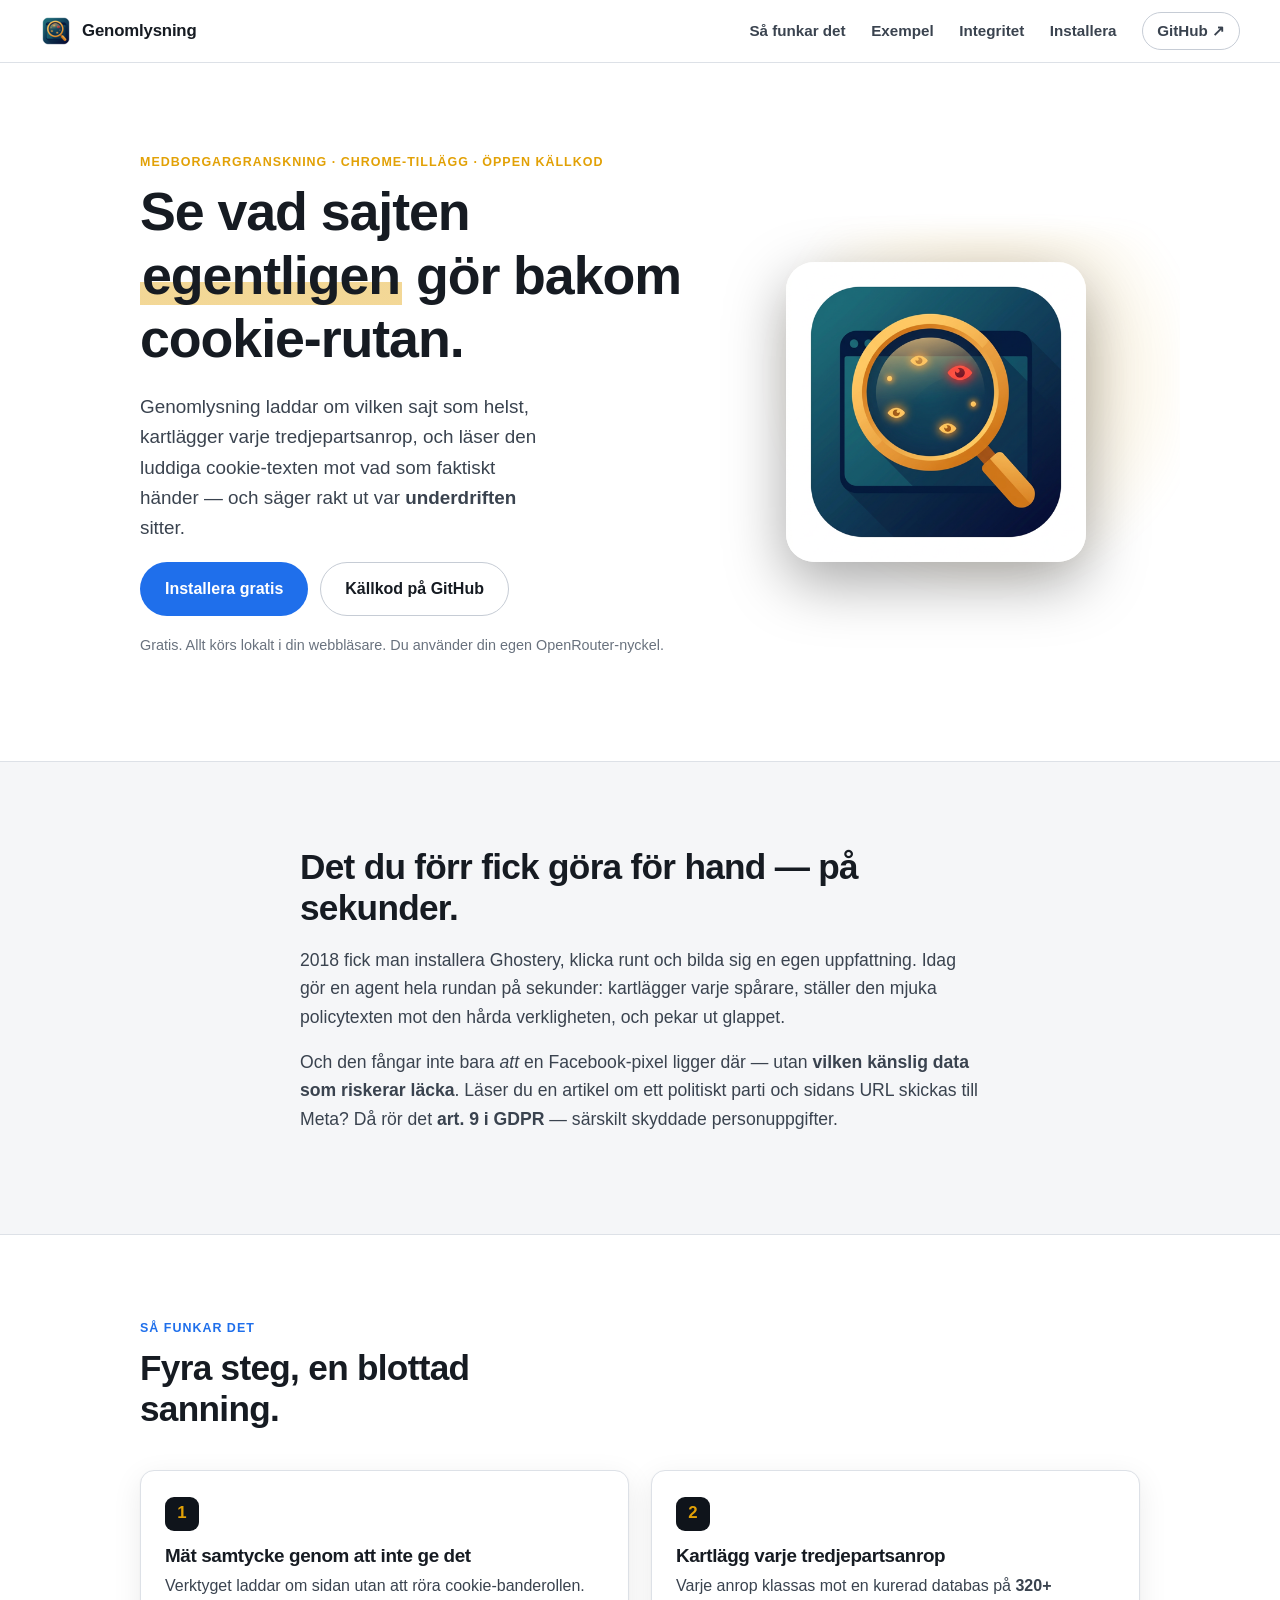
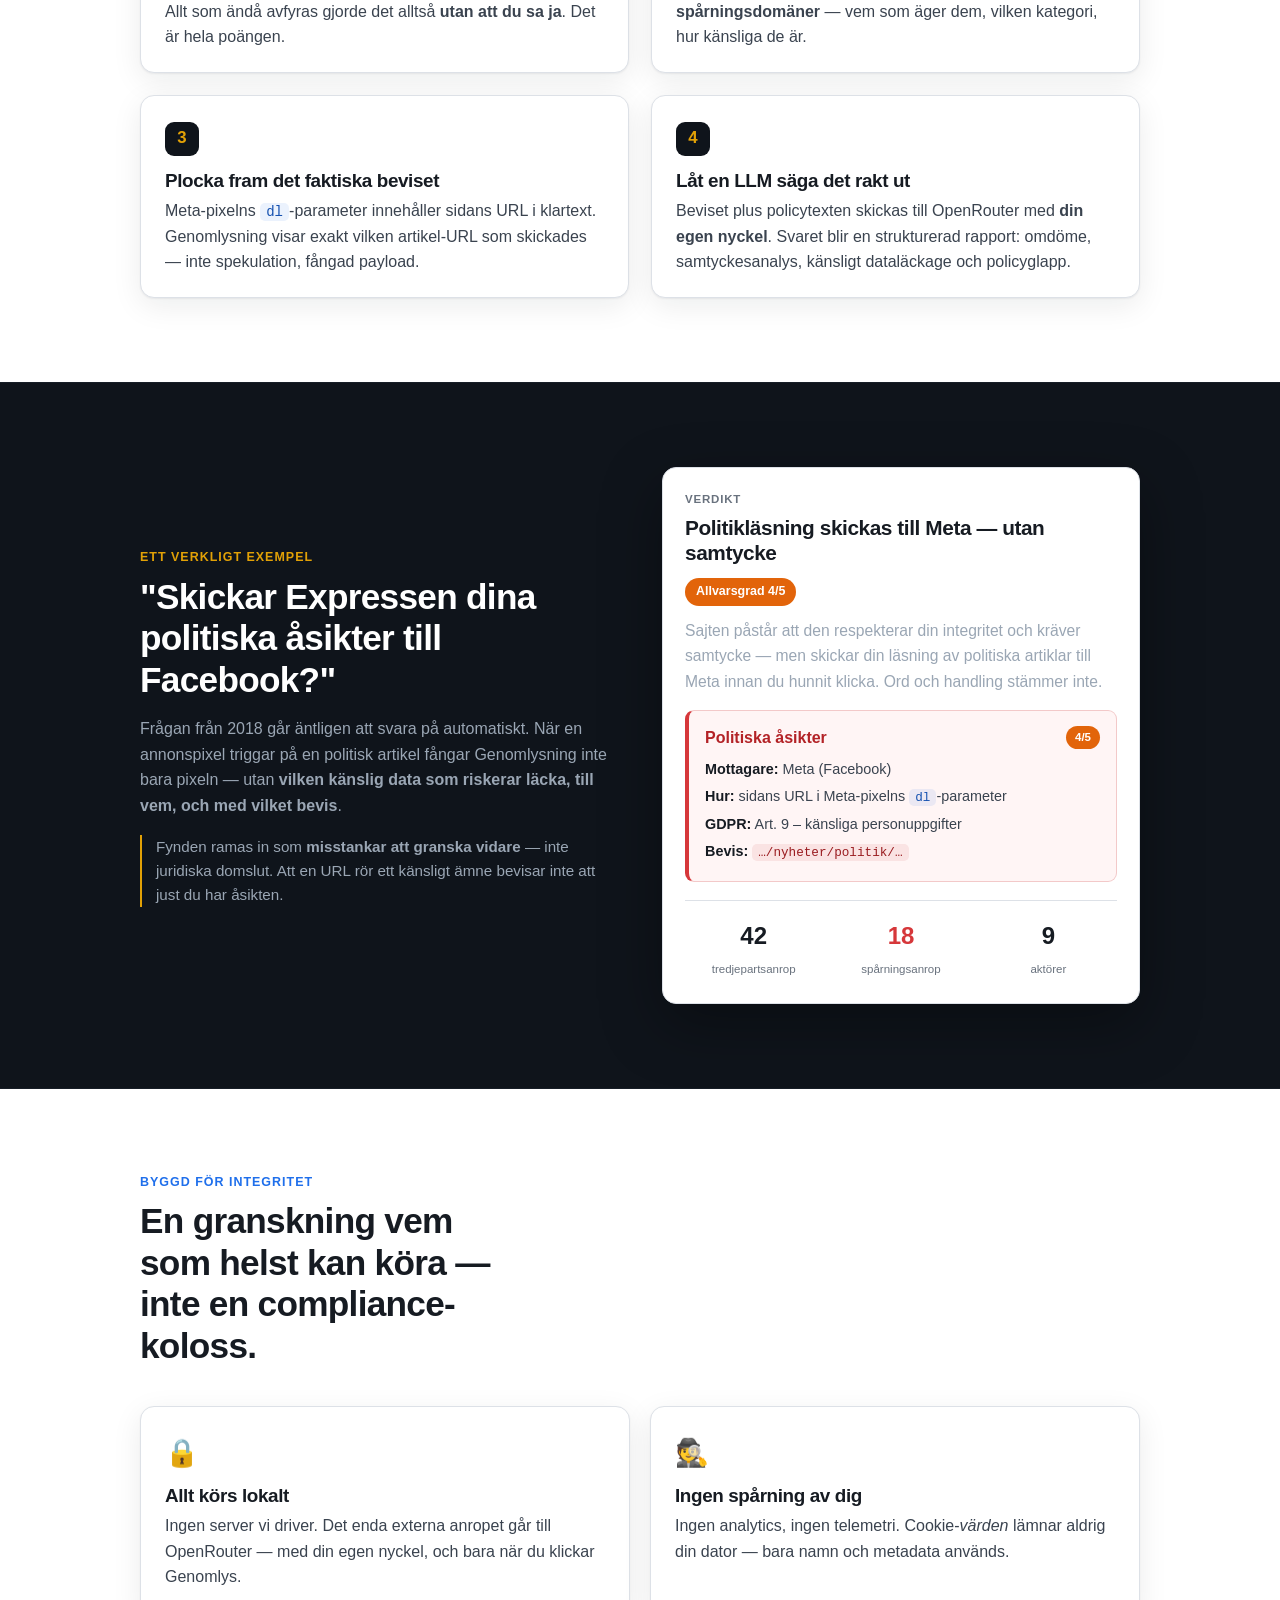
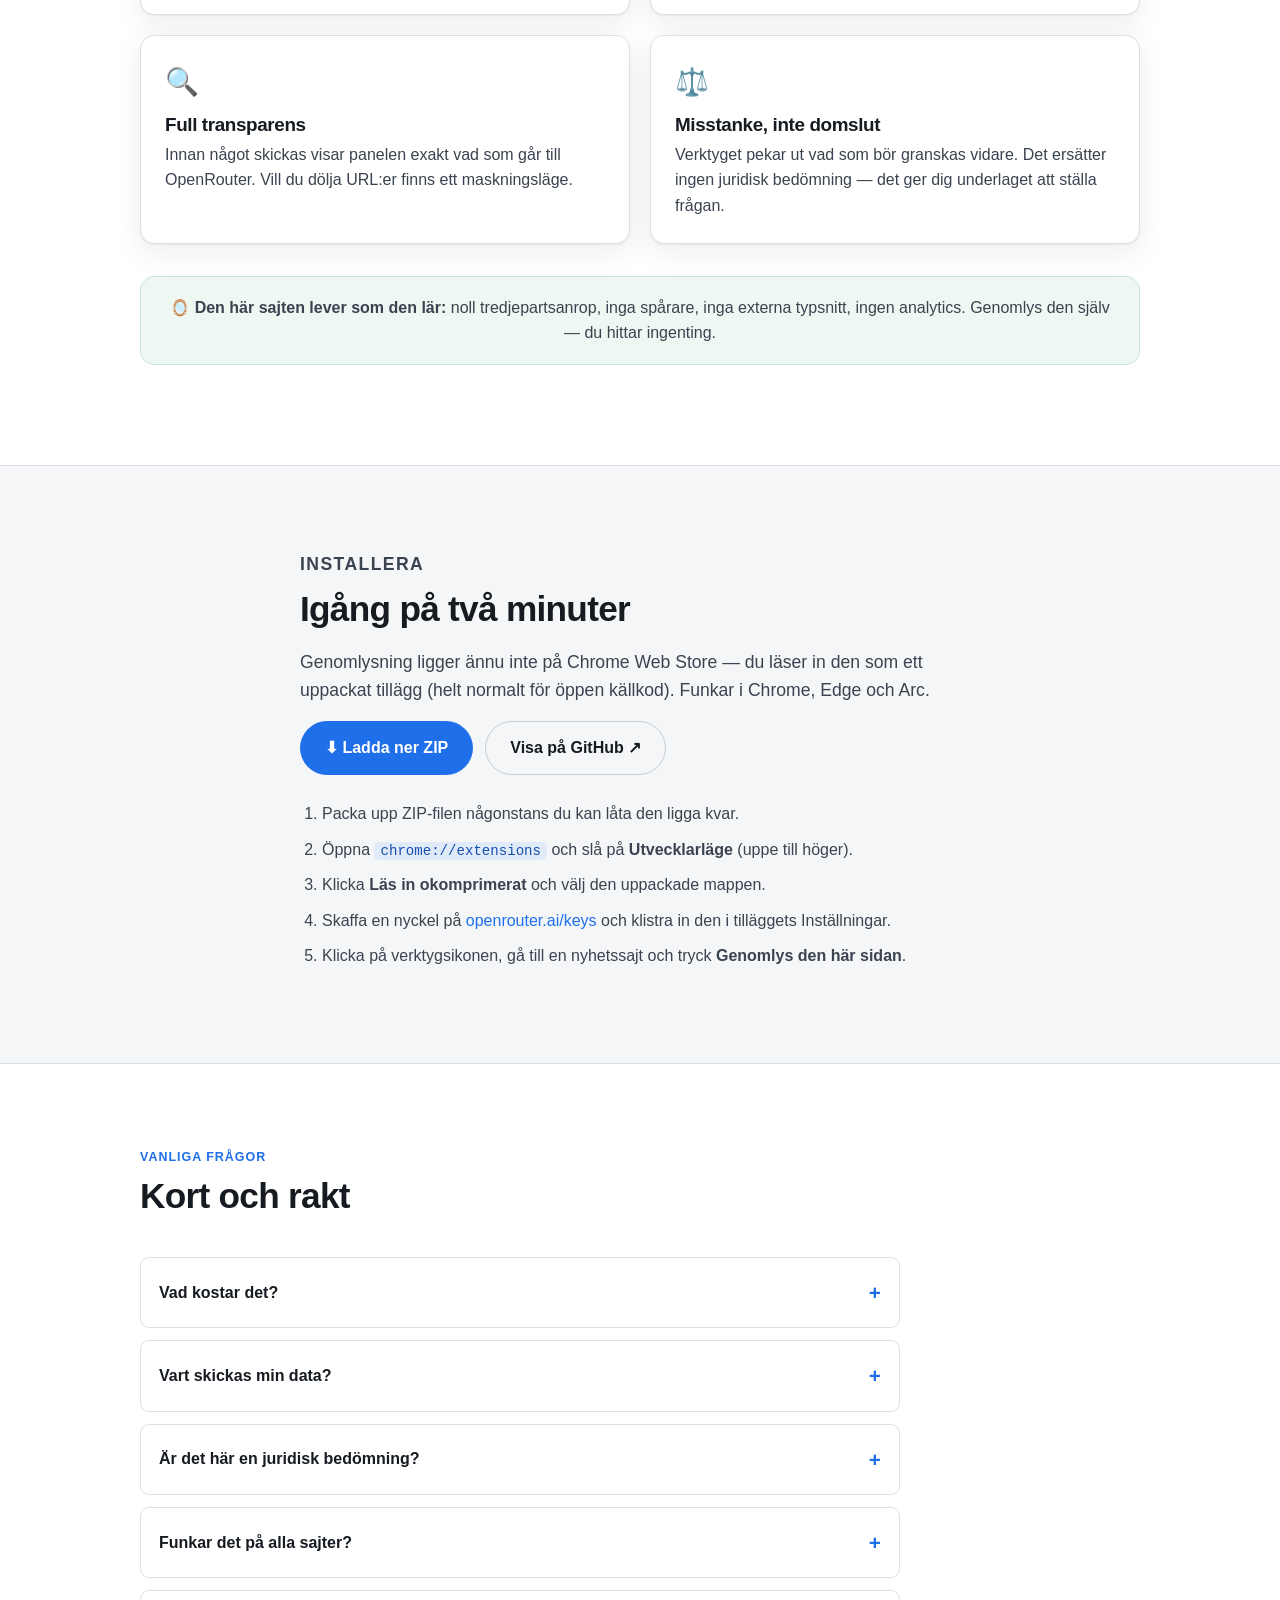
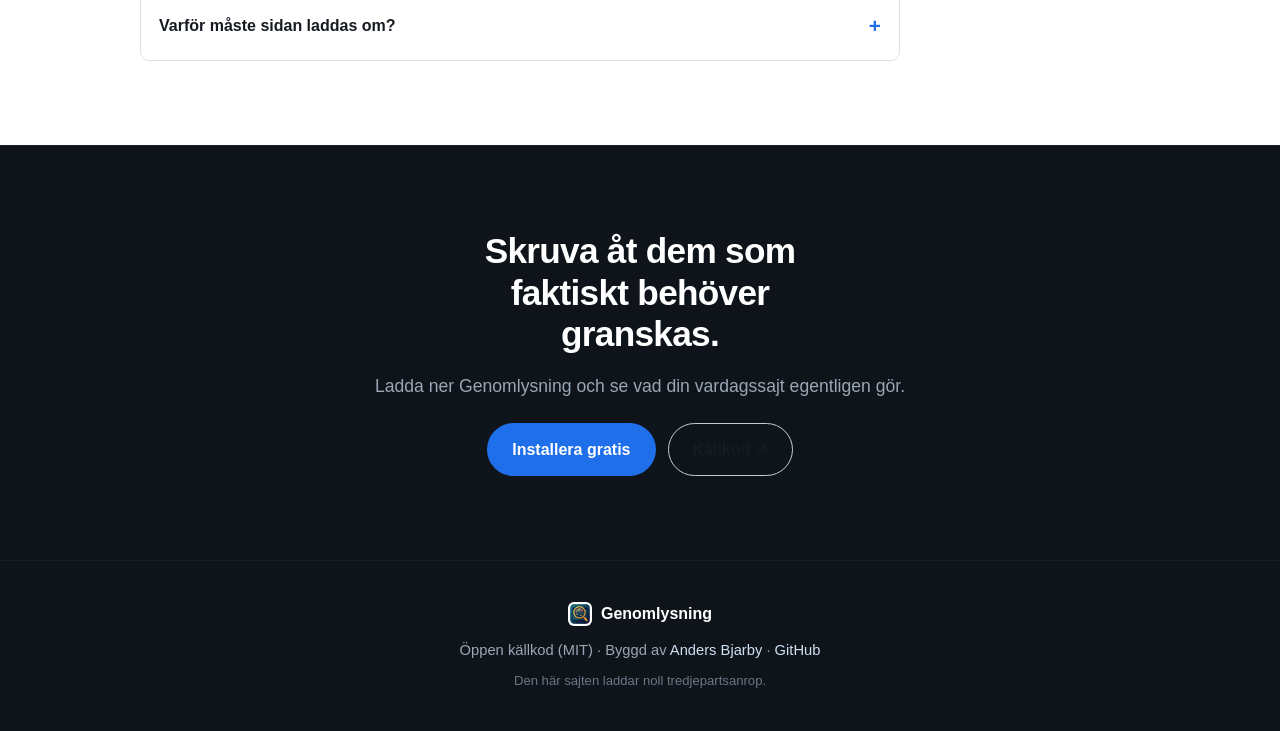
==== site/index.html @ 43d14b6a "Lägg till produktsajt (site/) Statisk produktsajt för genomlysning.bjarby.com i samma färgidentitet " ====
<!DOCTYPE html>
<html lang="sv">
<head>
  <meta charset="UTF-8" />
  <meta name="viewport" content="width=device-width, initial-scale=1.0" />
  <title>Genomlysning – se vad sajten egentligen gör bakom cookie-rutan</title>
  <meta name="description" content="Lättviktig medborgargranskning som Chrome-tillägg: kartlägg all spårning på en sajt, läs cookie-policyn mot verkligheten, och se rakt ut var underdriften sitter. Gratis, öppen källkod, allt körs lokalt." />
  <meta name="theme-color" content="#0f141b" />
  <link rel="icon" type="image/png" href="favicon.png" />

  <!-- Open Graph -->
  <meta property="og:type" content="website" />
  <meta property="og:title" content="Genomlysning – granska sajters spårning på sekunder" />
  <meta property="og:description" content="Kartlägg varje tredjepartsanrop, läs cookie-policyn mot verkligheten, och se var underdriften sitter. Allt lokalt, din egen nyckel, öppen källkod." />
  <meta property="og:image" content="genomlysning-512.png" />
  <meta property="og:url" content="https://genomlysning.bjarby.com/" />
  <meta name="twitter:card" content="summary" />

  <link rel="stylesheet" href="styles.css" />
</head>
<body>
  <a class="skip-link" href="#main">Hoppa till innehåll</a>

  <header class="site-header" id="top">
    <a class="brand" href="#top" aria-label="Genomlysning – till toppen">
      <img src="favicon.png" alt="" width="32" height="32" class="brand-mark" />
      <span class="brand-name">Genomlysning</span>
    </a>
    <nav class="site-nav" aria-label="Huvudmeny">
      <a href="#sa-funkar">Så funkar det</a>
      <a href="#exempel">Exempel</a>
      <a href="#integritet">Integritet</a>
      <a href="#installera">Installera</a>
      <a class="nav-gh" href="https://github.com/fltman/genomlysning" rel="noopener">GitHub ↗</a>
    </nav>
  </header>

  <main id="main">

    <!-- ── HERO ─────────────────────────────────────────────────────── -->
    <section class="hero">
      <div class="hero-text">
        <p class="eyebrow">Medborgargranskning · Chrome-tillägg · Öppen källkod</p>
        <h1>Se vad sajten <span class="hl">egentligen</span> gör bakom cookie-rutan.</h1>
        <p class="lede">
          Genomlysning laddar om vilken sajt som helst, kartlägger varje tredjepartsanrop,
          och läser den luddiga cookie-texten mot vad som faktiskt händer — och säger rakt
          ut var <strong>underdriften</strong> sitter.
        </p>
        <div class="cta-row">
          <a class="btn btn-primary" href="#installera">Installera gratis</a>
          <a class="btn btn-ghost" href="https://github.com/fltman/genomlysning" rel="noopener">Källkod på GitHub</a>
        </div>
        <p class="hero-foot">
          Gratis. Allt körs lokalt i din webbläsare. Du använder din egen OpenRouter-nyckel.
        </p>
      </div>
      <div class="hero-visual" aria-hidden="true">
        <img src="genomlysning-512.png" alt="" width="300" height="300" class="hero-logo" />
        <div class="hero-glow"></div>
      </div>
    </section>

    <!-- ── STORY / VISION ───────────────────────────────────────────── -->
    <section class="band">
      <div class="band-inner narrow">
        <h2>Det du förr fick göra för hand — på sekunder.</h2>
        <p>
          2018 fick man installera Ghostery, klicka runt och bilda sig en egen uppfattning.
          Idag gör en agent hela rundan på sekunder: kartlägger varje spårare, ställer den
          mjuka policytexten mot den hårda verkligheten, och pekar ut glappet.
        </p>
        <p>
          Och den fångar inte bara <em>att</em> en Facebook-pixel ligger där — utan
          <strong>vilken känslig data som riskerar läcka</strong>. Läser du en artikel om
          ett politiskt parti och sidans URL skickas till Meta? Då rör det
          <strong>art. 9 i GDPR</strong> — särskilt skyddade personuppgifter.
        </p>
      </div>
    </section>

    <!-- ── SÅ FUNKAR DET ────────────────────────────────────────────── -->
    <section id="sa-funkar" class="section">
      <div class="section-head">
        <p class="eyebrow">Så funkar det</p>
        <h2>Fyra steg, en blottad sanning.</h2>
      </div>
      <ol class="steps">
        <li class="step">
          <span class="step-num">1</span>
          <h3>Mät samtycke genom att inte ge det</h3>
          <p>
            Verktyget laddar om sidan utan att röra cookie-banderollen. Allt som ändå
            avfyras gjorde det alltså <strong>utan att du sa ja</strong>. Det är hela poängen.
          </p>
        </li>
        <li class="step">
          <span class="step-num">2</span>
          <h3>Kartlägg varje tredjepartsanrop</h3>
          <p>
            Varje anrop klassas mot en kurerad databas på
            <strong>320+ spårningsdomäner</strong> — vem som äger dem, vilken kategori,
            hur känsliga de är.
          </p>
        </li>
        <li class="step">
          <span class="step-num">3</span>
          <h3>Plocka fram det faktiska beviset</h3>
          <p>
            Meta-pixelns <code>dl</code>-parameter innehåller sidans URL i klartext.
            Genomlysning visar exakt vilken artikel-URL som skickades — inte spekulation,
            fångad payload.
          </p>
        </li>
        <li class="step">
          <span class="step-num">4</span>
          <h3>Låt en LLM säga det rakt ut</h3>
          <p>
            Beviset plus policytexten skickas till OpenRouter med <strong>din egen
            nyckel</strong>. Svaret blir en strukturerad rapport: omdöme, samtyckesanalys,
            känsligt dataläckage och policyglapp.
          </p>
        </li>
      </ol>
    </section>

    <!-- ── EXEMPEL / SHOWCASE ───────────────────────────────────────── -->
    <section id="exempel" class="band band-dark">
      <div class="band-inner">
        <div class="showcase">
          <div class="showcase-text">
            <p class="eyebrow">Ett verkligt exempel</p>
            <h2>"Skickar Expressen dina politiska åsikter till Facebook?"</h2>
            <p>
              Frågan från 2018 går äntligen att svara på automatiskt. När en
              annonspixel triggar på en politisk artikel fångar Genomlysning inte bara
              pixeln — utan <strong>vilken känslig data som riskerar läcka, till vem, och
              med vilket bevis</strong>.
            </p>
            <p class="muted-note">
              Fynden ramas in som <strong>misstankar att granska vidare</strong> — inte
              juridiska domslut. Att en URL rör ett känsligt ämne bevisar inte att just
              du har åsikten.
            </p>
          </div>

          <!-- Live HTML-mockup av en rapport, i samma stil som tillägget -->
          <div class="report-card" role="img" aria-label="Exempel på en genomlysningsrapport">
            <div class="rc-eyebrow">Verdikt</div>
            <h3 class="rc-headline">Politikläsning skickas till Meta — utan samtycke</h3>
            <span class="rc-badge sev-4">Allvarsgrad 4/5</span>
            <p class="rc-blunt">
              Sajten påstår att den respekterar din integritet och kräver samtycke — men
              skickar din läsning av politiska artiklar till Meta innan du hunnit klicka.
              Ord och handling stämmer inte.
            </p>

            <div class="rc-leak">
              <div class="rc-leak-head">
                <span class="rc-leak-cat">Politiska åsikter</span>
                <span class="rc-badge sev-4 small">4/5</span>
              </div>
              <p><span class="rc-label">Mottagare:</span> Meta (Facebook)</p>
              <p><span class="rc-label">Hur:</span> sidans URL i Meta-pixelns <code>dl</code>-parameter</p>
              <p><span class="rc-label">GDPR:</span> Art. 9 – känsliga personuppgifter</p>
              <p class="rc-evidence"><span class="rc-label">Bevis:</span> <code>…/nyheter/politik/…</code></p>
            </div>

            <div class="rc-stats">
              <div><b>42</b><span>tredjepartsanrop</span></div>
              <div><b class="hot">18</b><span>spårningsanrop</span></div>
              <div><b>9</b><span>aktörer</span></div>
            </div>
          </div>
        </div>
      </div>
    </section>

    <!-- ── INTEGRITET ───────────────────────────────────────────────── -->
    <section id="integritet" class="section">
      <div class="section-head">
        <p class="eyebrow">Byggd för integritet</p>
        <h2>En granskning vem som helst kan köra — inte en compliance-koloss.</h2>
      </div>
      <div class="cards">
        <div class="card">
          <div class="card-ic">🔒</div>
          <h3>Allt körs lokalt</h3>
          <p>Ingen server vi driver. Det enda externa anropet går till OpenRouter — med din egen nyckel, och bara när du klickar Genomlys.</p>
        </div>
        <div class="card">
          <div class="card-ic">🕵️</div>
          <h3>Ingen spårning av dig</h3>
          <p>Ingen analytics, ingen telemetri. Cookie-<em>värden</em> lämnar aldrig din dator — bara namn och metadata används.</p>
        </div>
        <div class="card">
          <div class="card-ic">🔍</div>
          <h3>Full transparens</h3>
          <p>Innan något skickas visar panelen exakt vad som går till OpenRouter. Vill du dölja URL:er finns ett maskningsläge.</p>
        </div>
        <div class="card">
          <div class="card-ic">⚖️</div>
          <h3>Misstanke, inte domslut</h3>
          <p>Verktyget pekar ut vad som bör granskas vidare. Det ersätter ingen juridisk bedömning — det ger dig underlaget att ställa frågan.</p>
        </div>
      </div>

      <p class="self-audit">
        🪞 <strong>Den här sajten lever som den lär:</strong> noll tredjepartsanrop, inga
        spårare, inga externa typsnitt, ingen analytics. Genomlys den själv — du hittar ingenting.
      </p>
    </section>

    <!-- ── INSTALLERA ───────────────────────────────────────────────── -->
    <section id="installera" class="band">
      <div class="band-inner narrow">
        <p class="eyebrow">Installera</p>
        <h2>Igång på två minuter</h2>
        <p class="install-note">
          Genomlysning ligger ännu inte på Chrome Web Store — du läser in den som ett
          uppackat tillägg (helt normalt för öppen källkod). Funkar i Chrome, Edge och Arc.
        </p>

        <div class="cta-row">
          <a class="btn btn-primary" href="https://github.com/fltman/genomlysning/archive/refs/heads/main.zip" rel="noopener">⬇ Ladda ner ZIP</a>
          <a class="btn btn-ghost" href="https://github.com/fltman/genomlysning" rel="noopener">Visa på GitHub ↗</a>
        </div>

        <ol class="install-steps">
          <li>Packa upp ZIP-filen någonstans du kan låta den ligga kvar.</li>
          <li>Öppna <code>chrome://extensions</code> och slå på <strong>Utvecklarläge</strong> (uppe till höger).</li>
          <li>Klicka <strong>Läs in okomprimerat</strong> och välj den uppackade mappen.</li>
          <li>Skaffa en nyckel på <a href="https://openrouter.ai/keys" rel="noopener">openrouter.ai/keys</a> och klistra in den i tilläggets Inställningar.</li>
          <li>Klicka på verktygsikonen, gå till en nyhetssajt och tryck <strong>Genomlys den här sidan</strong>.</li>
        </ol>
      </div>
    </section>

    <!-- ── FAQ ──────────────────────────────────────────────────────── -->
    <section class="section">
      <div class="section-head">
        <p class="eyebrow">Vanliga frågor</p>
        <h2>Kort och rakt</h2>
      </div>
      <div class="faq">
        <details>
          <summary>Vad kostar det?</summary>
          <p>Tillägget är gratis och öppen källkod (MIT). Du betalar bara OpenRouters egna,
            små kostnader för analyserna — via din egen nyckel. En granskning kostar typiskt
            några ören.</p>
        </details>
        <details>
          <summary>Vart skickas min data?</summary>
          <p>Ingenstans, förutom ett enda anrop till OpenRouter med din egen nyckel när du
            klickar Genomlys. Det innehåller bevisen vi samlat (spårardomäner, beacon-parametrar,
            policytext) — aldrig dina cookie-värden. Vi har ingen server och spårar dig inte.</p>
        </details>
        <details>
          <summary>Är det här en juridisk bedömning?</summary>
          <p>Nej. Genomlysning pekar ut <strong>misstankar att granska vidare</strong>. Att en
            sid-URL rör ett känsligt ämne bevisar inte att just du har egenskapen. Använd det som
            underlag — inte som dom.</p>
        </details>
        <details>
          <summary>Funkar det på alla sajter?</summary>
          <p>På de allra flesta. Interna webbläsarsidor (chrome://), tomma flikar och vissa
            låsta sidor går inte att granska. Genomlysningen gäller den sida du står på, inte hela sajten.</p>
        </details>
        <details>
          <summary>Varför måste sidan laddas om?</summary>
          <p>För att kunna mäta vad som händer <em>innan</em> du ger samtycke. Genom att ladda om
            utan att klicka i cookie-rutan ser vi exakt vilka spårare som avfyras ändå.</p>
        </details>
      </div>
    </section>

    <!-- ── SLUT-CTA ─────────────────────────────────────────────────── -->
    <section class="band band-dark final-cta">
      <div class="band-inner narrow center">
        <h2>Skruva åt dem som faktiskt behöver granskas.</h2>
        <p>Ladda ner Genomlysning och se vad din vardagssajt egentligen gör.</p>
        <div class="cta-row center">
          <a class="btn btn-primary" href="#installera">Installera gratis</a>
          <a class="btn btn-ghost" href="https://github.com/fltman/genomlysning" rel="noopener">Källkod ↗</a>
        </div>
      </div>
    </section>

  </main>

  <footer class="site-footer">
    <div class="footer-inner">
      <div class="footer-brand">
        <img src="favicon.png" alt="" width="24" height="24" />
        <span>Genomlysning</span>
      </div>
      <p class="footer-meta">
        Öppen källkod (MIT) · Byggd av <a href="https://bjarby.com" rel="noopener">Anders Bjarby</a> ·
        <a href="https://github.com/fltman/genomlysning" rel="noopener">GitHub</a>
      </p>
      <p class="footer-note">Den här sajten laddar noll tredjepartsanrop.</p>
    </div>
  </footer>

  <script src="main.js" defer></script>
</body>
</html>
---- site/styles.css ----
/* Genomlysning – produktsajt. Inga externa typsnitt eller resurser. */

:root {
  --bg: #0f141b;
  --bg-2: #141b25;
  --panel: #f5f6f8;
  --surface: #ffffff;
  --ink: #161b22;
  --ink-soft: #3a434f;
  --muted: #69727e;
  --muted-dark: #9aa6b4;
  --line: #dde1e7;
  --line-strong: #c6ccd5;
  --accent: #1f6feb;
  --accent-hover: #195bc4;
  --amber: #e2a106;
  --red: #d6373a;
  --green: #1a8a4f;
  --radius: 14px;
  --radius-sm: 9px;
  --shadow: 0 1px 2px rgba(16, 22, 30, 0.06), 0 8px 30px rgba(16, 22, 30, 0.08);
  --shadow-lg: 0 20px 60px rgba(0, 0, 0, 0.35);
  --maxw: 1080px;
  --font: -apple-system, BlinkMacSystemFont, "Segoe UI", Roboto, Helvetica, Arial,
    "Apple Color Emoji", "Segoe UI Emoji", sans-serif;
}

* { box-sizing: border-box; }

html { scroll-behavior: smooth; }

body {
  margin: 0;
  font-family: var(--font);
  color: var(--ink);
  background: var(--surface);
  line-height: 1.6;
  -webkit-font-smoothing: antialiased;
}

a { color: var(--accent); text-decoration: none; }
a:hover { text-decoration: underline; }
code {
  font-family: ui-monospace, SFMono-Regular, "SF Mono", Menlo, Consolas, monospace;
  font-size: 0.88em;
  background: rgba(31, 111, 235, 0.09);
  color: #1551b0;
  padding: 1px 6px;
  border-radius: 5px;
}

h1, h2, h3 { line-height: 1.18; letter-spacing: -0.02em; margin: 0 0 0.4em; }
h1 { font-size: clamp(2rem, 4.2vw, 3.4rem); font-weight: 800; }
h2 { font-size: clamp(1.5rem, 2.8vw, 2.2rem); font-weight: 800; }
h3 { font-size: 1.18rem; font-weight: 700; }

.skip-link {
  position: absolute; left: -999px; top: 0;
  background: var(--accent); color: #fff; padding: 10px 16px; border-radius: 0 0 8px 0; z-index: 100;
}
.skip-link:focus { left: 0; }

.eyebrow {
  text-transform: uppercase;
  letter-spacing: 0.08em;
  font-size: 0.78rem;
  font-weight: 700;
  color: var(--accent);
  margin: 0 0 0.6em;
}

/* ── Header ───────────────────────────────────────────────────────────── */
.site-header {
  position: sticky; top: 0; z-index: 50;
  display: flex; align-items: center; justify-content: space-between;
  gap: 16px;
  padding: 12px clamp(16px, 4vw, 40px);
  background: rgba(255, 255, 255, 0.82);
  backdrop-filter: saturate(160%) blur(12px);
  border-bottom: 1px solid var(--line);
}
.brand { display: flex; align-items: center; gap: 10px; color: var(--ink); font-weight: 800; }
.brand:hover { text-decoration: none; }
.brand-mark { border-radius: 7px; }
.brand-name { font-size: 1.05rem; letter-spacing: -0.01em; }
.site-nav { display: flex; align-items: center; gap: clamp(10px, 2vw, 26px); }
.site-nav a { color: var(--ink-soft); font-weight: 600; font-size: 0.95rem; }
.site-nav a:hover { color: var(--ink); text-decoration: none; }
.nav-gh {
  border: 1px solid var(--line-strong);
  border-radius: 999px; padding: 6px 14px;
}
.nav-gh:hover { border-color: var(--ink); }

/* ── Buttons ──────────────────────────────────────────────────────────── */
.btn {
  display: inline-block;
  font-weight: 700; font-size: 1rem;
  padding: 13px 24px; border-radius: 999px;
  border: 1.5px solid transparent; cursor: pointer;
  transition: transform 0.06s ease, background 0.15s ease, border-color 0.15s ease;
}
.btn:hover { text-decoration: none; }
.btn:active { transform: translateY(1px); }
.btn-primary { background: var(--accent); color: #fff; }
.btn-primary:hover { background: var(--accent-hover); }
.btn-ghost { background: transparent; color: var(--ink); border-color: var(--line-strong); }
.btn-ghost:hover { border-color: var(--ink); }

.cta-row { display: flex; flex-wrap: wrap; gap: 12px; margin: 8px 0 0; }
.cta-row.center { justify-content: center; }

/* ── Hero ─────────────────────────────────────────────────────────────── */
.hero {
  position: relative; overflow: hidden;
  display: grid; grid-template-columns: 1.15fr 0.85fr; gap: 40px; align-items: center;
  max-width: var(--maxw); margin: 0 auto;
  padding: clamp(48px, 7vw, 92px) clamp(16px, 4vw, 40px);
}
.hero .eyebrow { color: var(--amber); }
.hero h1 { color: var(--ink); }
.hl {
  background: linear-gradient(180deg, transparent 62%, rgba(226, 161, 6, 0.42) 62%);
  padding: 0 2px;
}
.lede { font-size: 1.18rem; color: var(--ink-soft); max-width: 38ch; }
.hero-foot { margin-top: 18px; font-size: 0.9rem; color: var(--muted); }
.hero-visual { position: relative; display: flex; justify-content: center; }
.hero-logo {
  position: relative; z-index: 1; width: clamp(180px, 26vw, 300px); height: auto;
  border-radius: 28px; box-shadow: var(--shadow-lg);
}
.hero-glow {
  position: absolute; inset: -10% -10% -10% -10%;
  background: radial-gradient(circle at 60% 40%, rgba(226, 161, 6, 0.22), transparent 60%);
  filter: blur(10px); z-index: 0;
}

/* ── Sections & bands ─────────────────────────────────────────────────── */
.section { max-width: var(--maxw); margin: 0 auto; padding: clamp(48px, 7vw, 84px) clamp(16px, 4vw, 40px); }
.section-head { max-width: 40ch; margin-bottom: 40px; }
.band { background: var(--panel); border-top: 1px solid var(--line); border-bottom: 1px solid var(--line); }
.band-inner { max-width: var(--maxw); margin: 0 auto; padding: clamp(48px, 7vw, 84px) clamp(16px, 4vw, 40px); }
.band-inner.narrow, .narrow { max-width: 760px; }
.band-inner.center, .center { text-align: center; }
.band-dark { background: var(--bg); color: #e7edf4; border-color: #20293580; }
.band-dark h2 { color: #fff; }
.band-dark .eyebrow { color: var(--amber); }
.band p { color: inherit; }
.band-dark p { color: var(--muted-dark); }

.narrow p { font-size: 1.1rem; color: var(--ink-soft); }
.band-dark.narrow p, .band-dark .narrow p { color: var(--muted-dark); }

/* ── Steps ────────────────────────────────────────────────────────────── */
.steps {
  list-style: none; padding: 0; margin: 0;
  display: grid; grid-template-columns: repeat(2, 1fr); gap: 22px;
}
.step {
  position: relative; background: var(--surface);
  border: 1px solid var(--line); border-radius: var(--radius);
  padding: 26px 24px 22px; box-shadow: var(--shadow);
}
.step-num {
  display: inline-flex; align-items: center; justify-content: center;
  width: 34px; height: 34px; border-radius: 9px;
  background: var(--bg); color: var(--amber); font-weight: 800; font-size: 1.05rem;
  margin-bottom: 14px;
}
.step h3 { margin-bottom: 6px; }
.step p { margin: 0; color: var(--ink-soft); }

/* ── Showcase ─────────────────────────────────────────────────────────── */
.showcase { display: grid; grid-template-columns: 1fr 1fr; gap: 44px; align-items: center; }
.showcase-text h2 { color: #fff; }
.muted-note { font-size: 0.95rem; color: var(--muted-dark); border-left: 2px solid var(--amber); padding-left: 14px; }

.report-card {
  background: var(--surface); color: var(--ink);
  border-radius: var(--radius); padding: 22px; box-shadow: var(--shadow-lg);
  border: 1px solid var(--line);
}
.rc-eyebrow { text-transform: uppercase; letter-spacing: 0.07em; font-size: 0.72rem; font-weight: 800; color: var(--muted); margin-bottom: 8px; }
.rc-headline { font-size: 1.3rem; margin-bottom: 12px; }
.rc-blunt { font-size: 0.98rem; color: var(--ink-soft); margin: 12px 0 16px; }
.rc-badge {
  display: inline-block; font-weight: 700; font-size: 0.78rem;
  padding: 4px 11px; border-radius: 999px; color: #fff; background: var(--muted);
}
.rc-badge.small { padding: 2px 9px; font-size: 0.72rem; }
.sev-4 { background: #e2640a; }

.rc-leak {
  background: #fff5f5; border: 1px solid #f3c9c9; border-left: 4px solid var(--red);
  border-radius: var(--radius-sm); padding: 14px 16px; margin: 4px 0 18px;
}
.rc-leak p { margin: 4px 0; font-size: 0.9rem; color: var(--ink-soft); }
.rc-leak-head { display: flex; align-items: center; justify-content: space-between; gap: 10px; margin-bottom: 8px; }
.rc-leak-cat { font-weight: 800; color: #b32226; }
.rc-label { font-weight: 700; color: var(--ink); }
.rc-evidence code { background: #fae3e3; color: #9a1c20; }

.rc-stats { display: flex; gap: 10px; border-top: 1px solid var(--line); padding-top: 16px; }
.rc-stats div { flex: 1; text-align: center; }
.rc-stats b { display: block; font-size: 1.5rem; font-weight: 800; color: var(--ink); }
.rc-stats b.hot { color: var(--red); }
.rc-stats span { font-size: 0.72rem; color: var(--muted); }

/* ── Cards (integritet) ───────────────────────────────────────────────── */
.cards { display: grid; grid-template-columns: repeat(2, 1fr); gap: 20px; }
.card {
  background: var(--surface); border: 1px solid var(--line);
  border-radius: var(--radius); padding: 24px; box-shadow: var(--shadow);
}
.card-ic { font-size: 1.7rem; margin-bottom: 10px; }
.card h3 { margin-bottom: 6px; }
.card p { margin: 0; color: var(--ink-soft); }

.self-audit {
  margin-top: 32px; text-align: center;
  background: #eef7f1; border: 1px solid #c7e6d3;
  border-radius: var(--radius); padding: 18px 22px; color: var(--ink-soft);
}

/* ── Install ──────────────────────────────────────────────────────────── */
.install-note { color: var(--ink-soft); }
.install-steps { margin: 26px 0 0; padding-left: 22px; }
.install-steps li { margin-bottom: 10px; color: var(--ink-soft); }

/* ── FAQ ──────────────────────────────────────────────────────────────── */
.faq { display: grid; gap: 12px; max-width: 760px; }
.faq details {
  background: var(--surface); border: 1px solid var(--line);
  border-radius: var(--radius-sm); padding: 4px 18px;
}
.faq summary {
  cursor: pointer; font-weight: 700; padding: 14px 0; list-style: none;
  display: flex; justify-content: space-between; align-items: center;
}
.faq summary::-webkit-details-marker { display: none; }
.faq summary::after { content: "+"; color: var(--accent); font-weight: 800; font-size: 1.3rem; }
.faq details[open] summary::after { content: "–"; }
.faq details p { margin: 0 0 16px; color: var(--ink-soft); }

/* ── Final CTA ────────────────────────────────────────────────────────── */
.final-cta h2 { max-width: 18ch; margin-inline: auto; }
.final-cta p { margin-bottom: 22px; }

/* ── Footer ───────────────────────────────────────────────────────────── */
.site-footer { background: var(--bg); color: var(--muted-dark); }
.footer-inner {
  max-width: var(--maxw); margin: 0 auto;
  padding: 40px clamp(16px, 4vw, 40px);
  display: flex; flex-direction: column; gap: 8px; align-items: center; text-align: center;
}
.footer-brand { display: flex; align-items: center; gap: 9px; color: #fff; font-weight: 800; }
.footer-brand img { border-radius: 6px; }
.footer-meta { margin: 4px 0 0; font-size: 0.92rem; }
.footer-meta a { color: #cfe0f3; }
.footer-note { font-size: 0.82rem; color: #6b7686; margin: 0; }

/* ── Responsiv ────────────────────────────────────────────────────────── */
@media (max-width: 820px) {
  .hero { grid-template-columns: 1fr; text-align: center; }
  .hero .lede { margin-inline: auto; }
  .cta-row { justify-content: center; }
  .hero-visual { order: -1; }
  .hero-logo { width: 160px; }
  .steps, .cards { grid-template-columns: 1fr; }
  .showcase { grid-template-columns: 1fr; }
  .showcase-text { order: 0; }
  .site-nav a:not(.nav-gh) { display: none; }
}
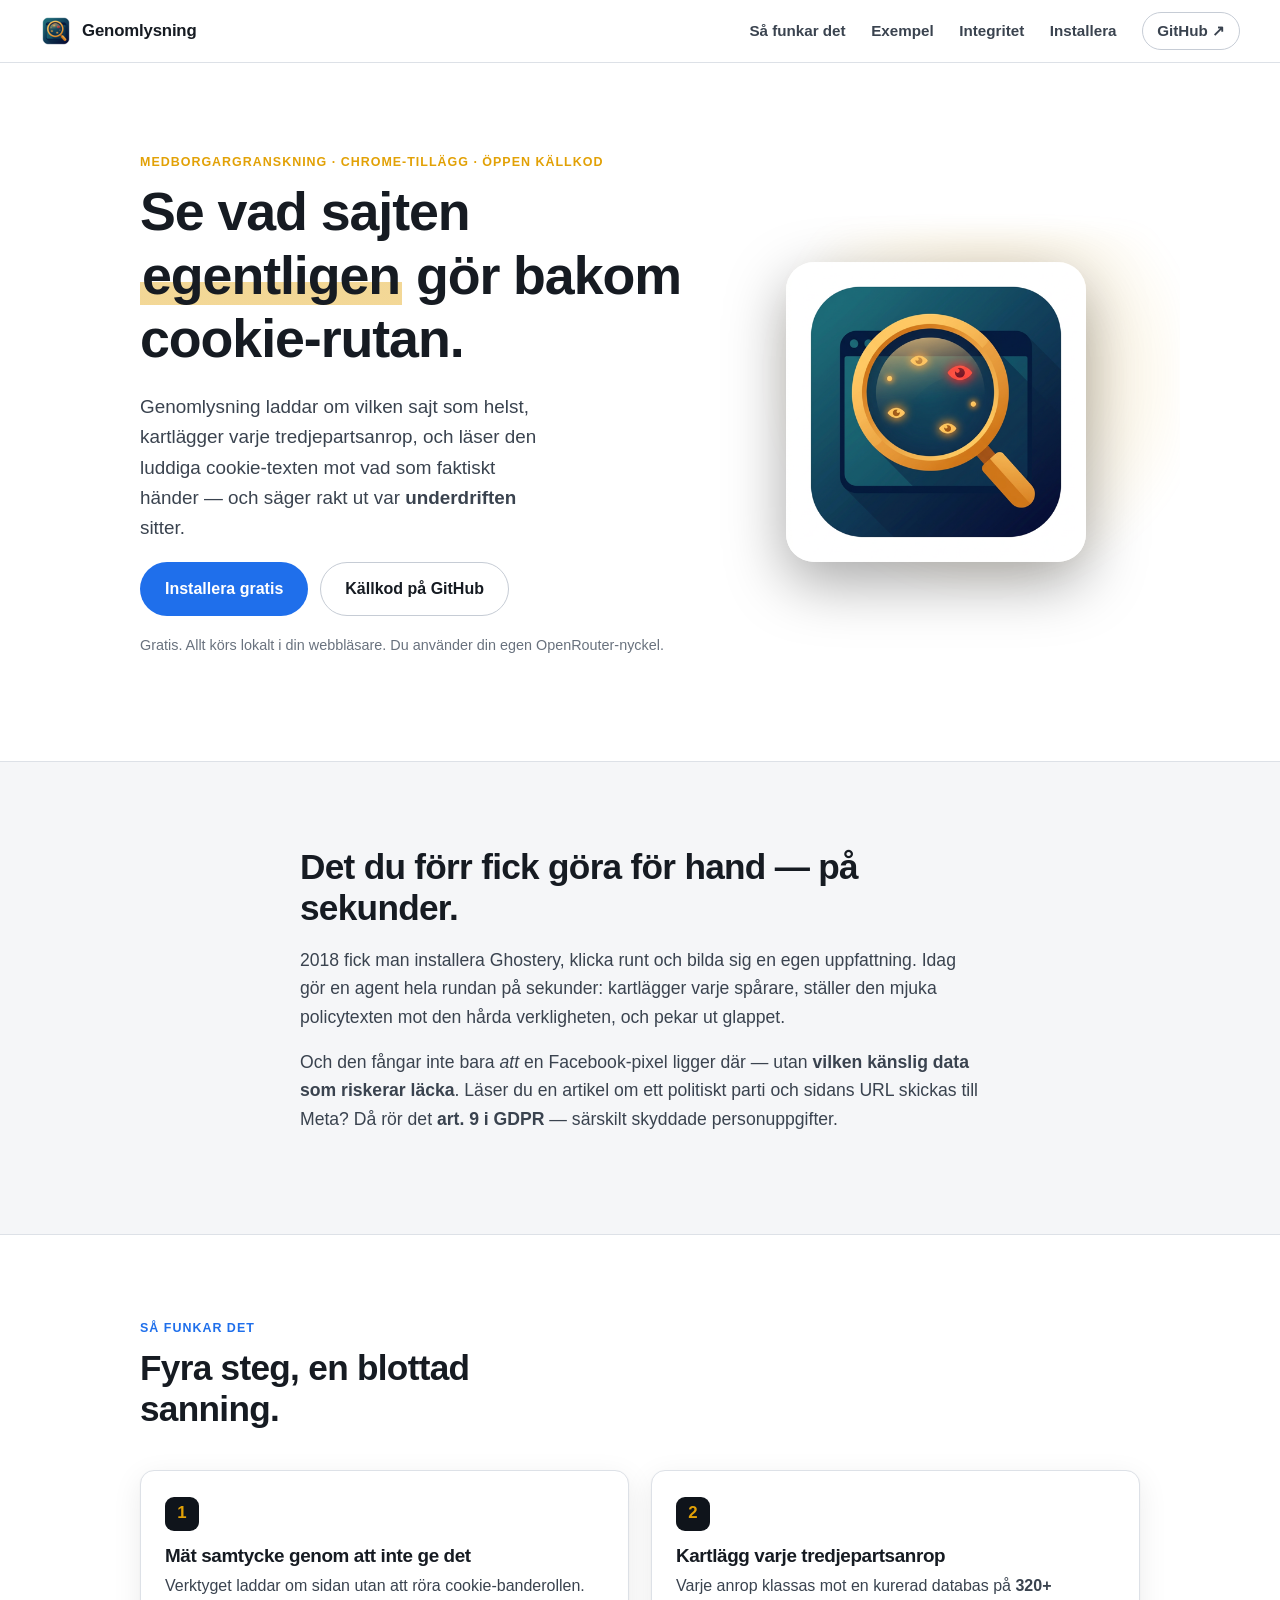
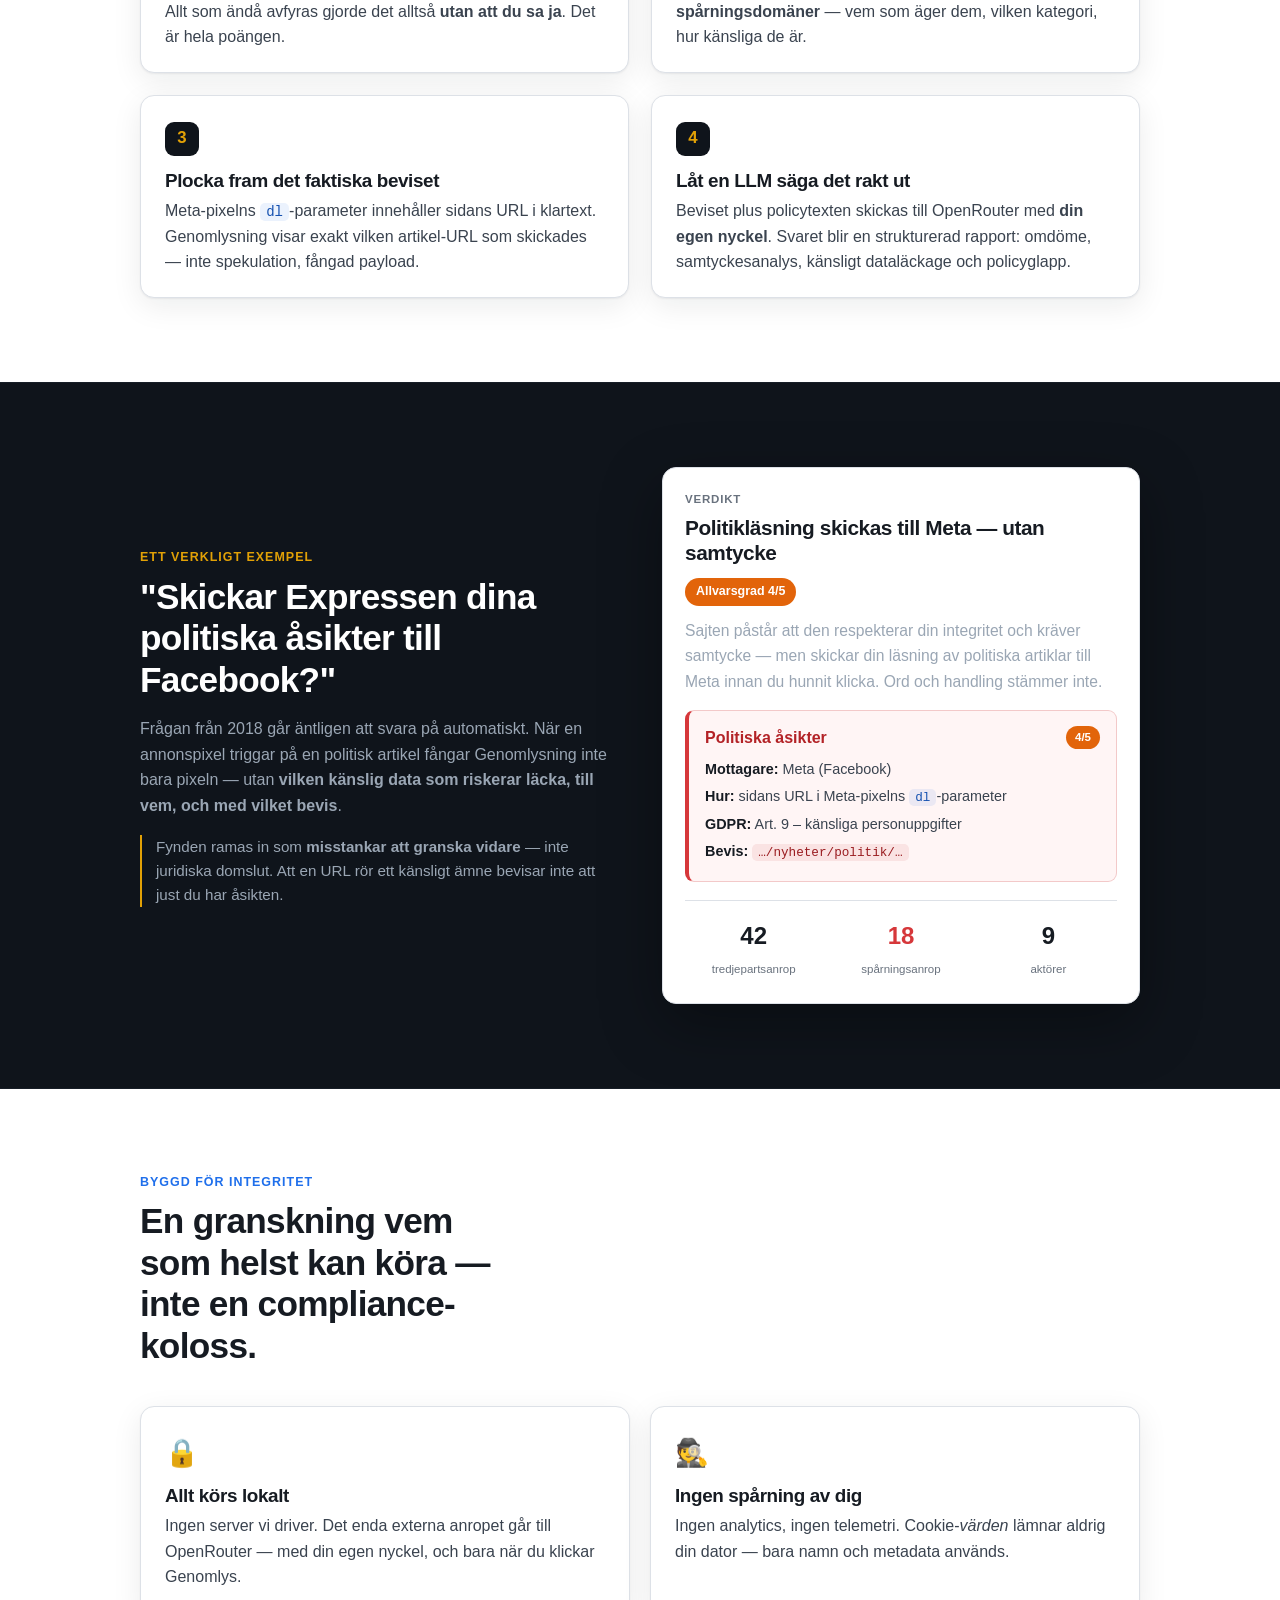
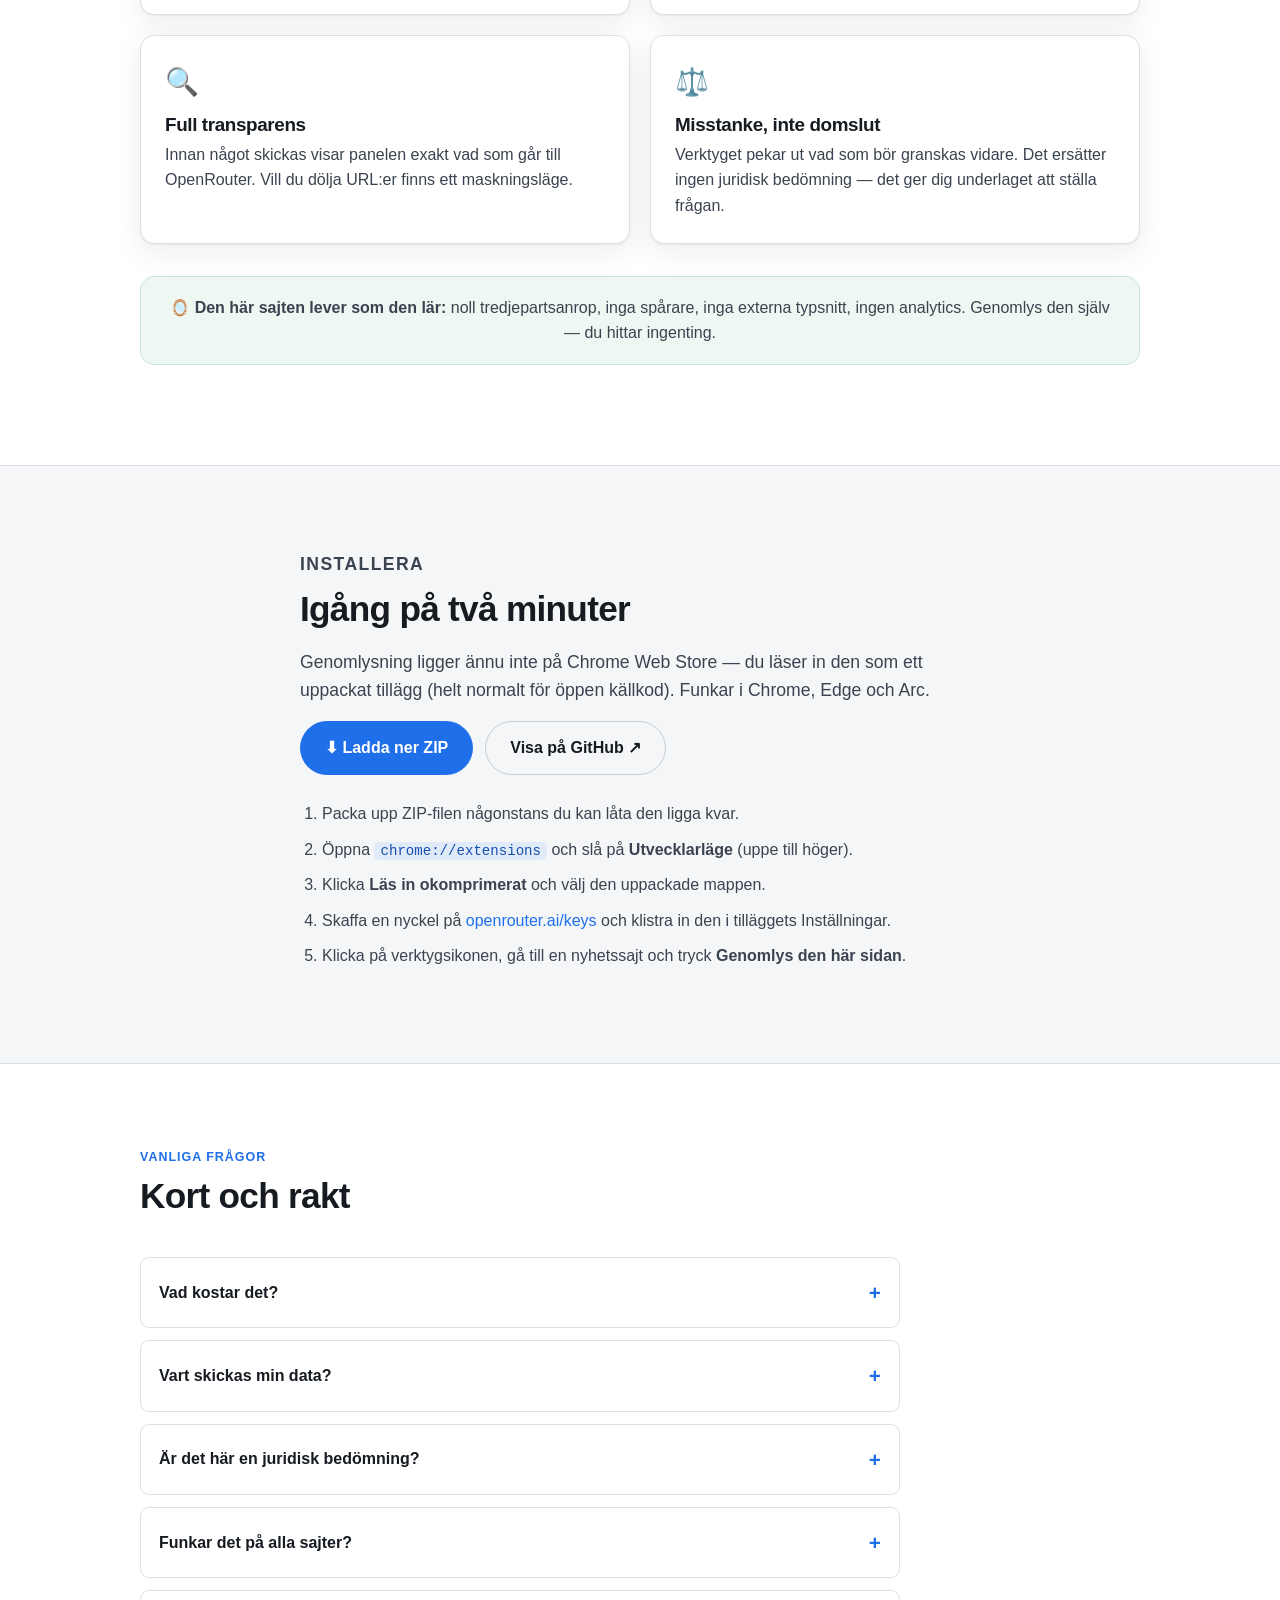
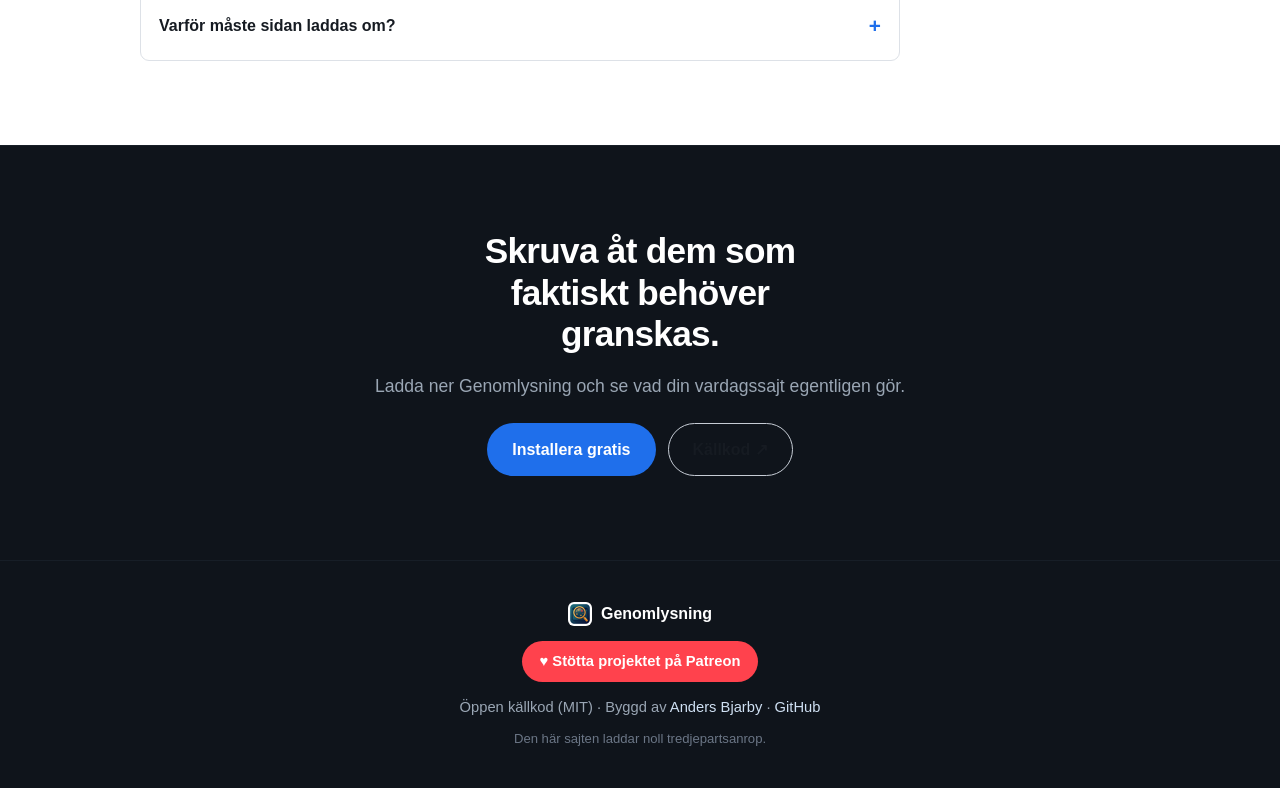
==== commit 37a01079: "Lägg Patreon-stödlänk i sajtens footer Co-Authored-By: Claude Opus 4.8 (1M context) <noreply@anthrop" ====
--- a/site/index.html
+++ b/site/index.html
@@ -294,6 +294,9 @@
         <img src="favicon.png" alt="" width="24" height="24" />
         <span>Genomlysning</span>
       </div>
+      <a class="footer-patreon" href="https://www.patreon.com/AndersBjarby" rel="noopener">
+        ♥ Stötta projektet på Patreon
+      </a>
       <p class="footer-meta">
         Öppen källkod (MIT) · Byggd av <a href="https://bjarby.com" rel="noopener">Anders Bjarby</a> ·
         <a href="https://github.com/fltman/genomlysning" rel="noopener">GitHub</a>
--- a/site/styles.css
+++ b/site/styles.css
@@ -256,6 +256,13 @@
 }
 .footer-brand { display: flex; align-items: center; gap: 9px; color: #fff; font-weight: 800; }
 .footer-brand img { border-radius: 6px; }
+.footer-patreon {
+  display: inline-block; margin: 6px 0 2px;
+  background: #ff424d; color: #fff;
+  font-weight: 700; font-size: 0.92rem;
+  padding: 9px 18px; border-radius: 999px;
+}
+.footer-patreon:hover { background: #e23843; text-decoration: none; }
 .footer-meta { margin: 4px 0 0; font-size: 0.92rem; }
 .footer-meta a { color: #cfe0f3; }
 .footer-note { font-size: 0.82rem; color: #6b7686; margin: 0; }
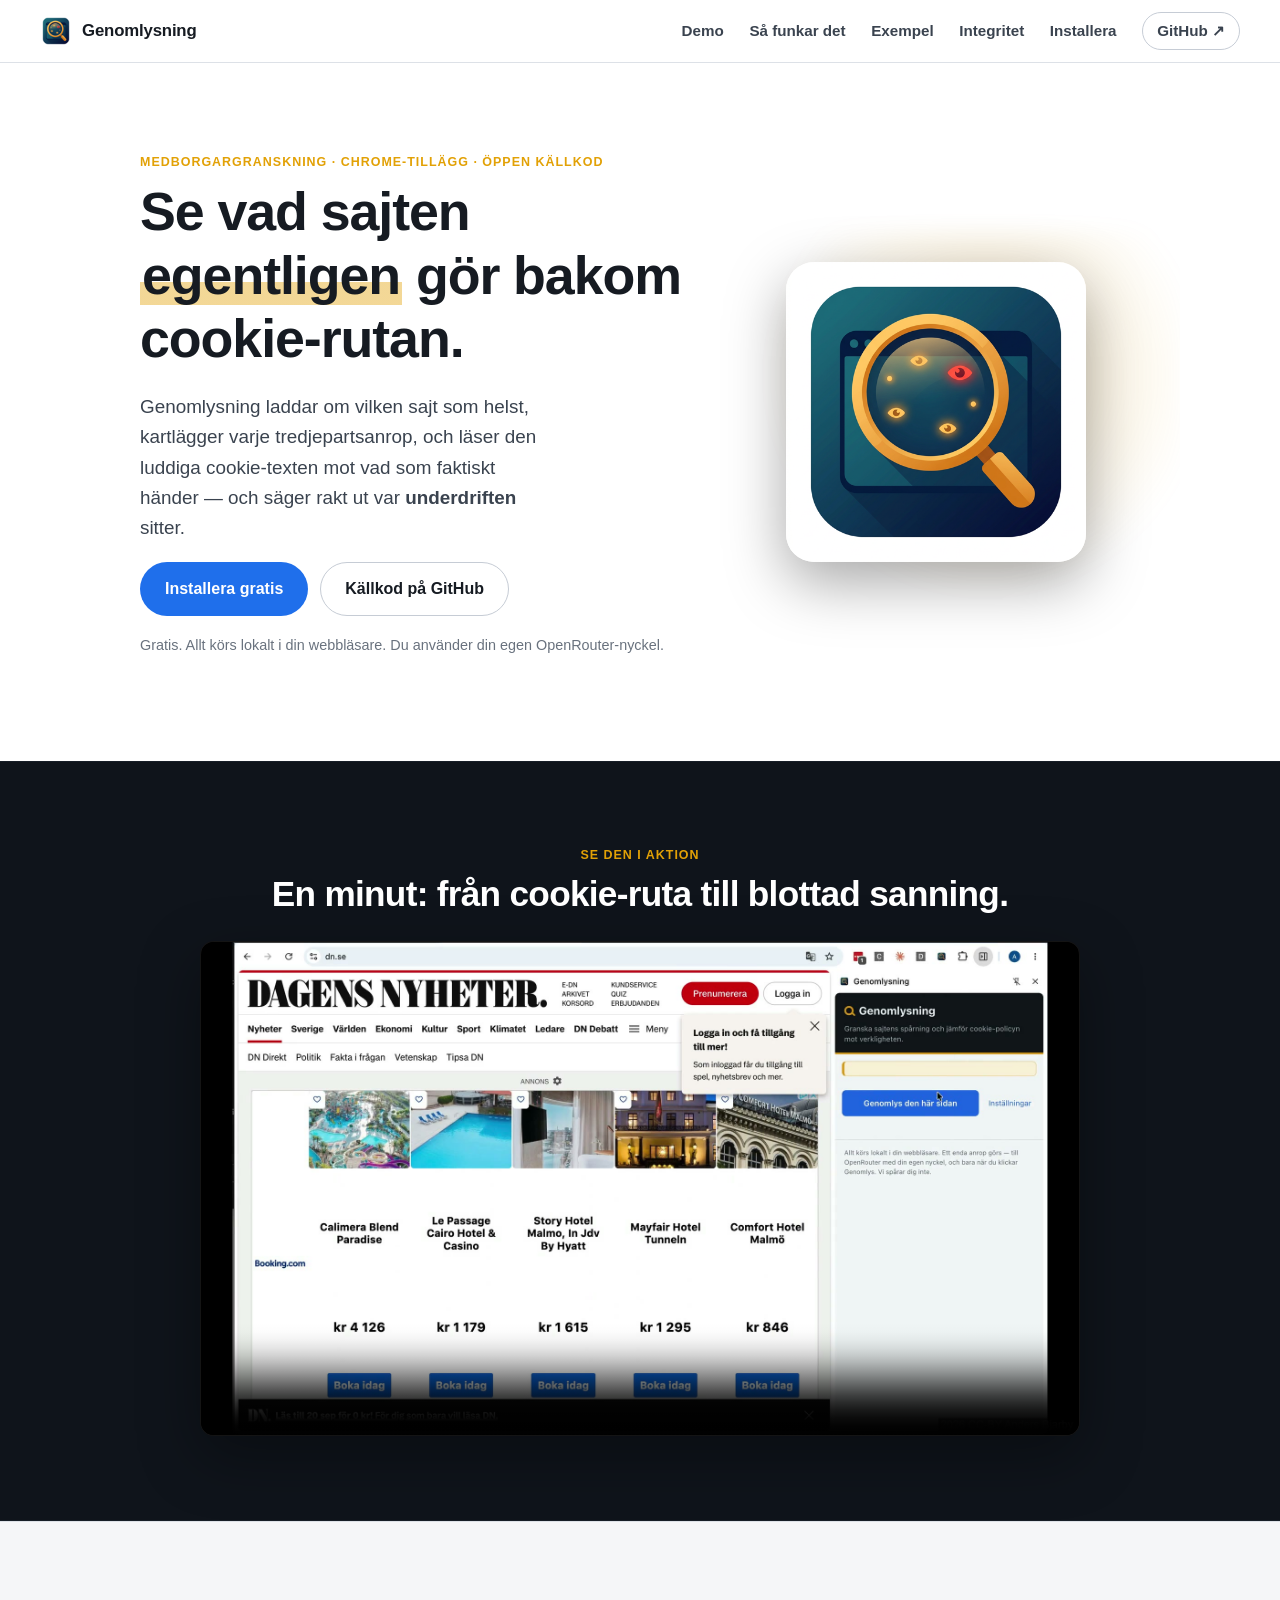
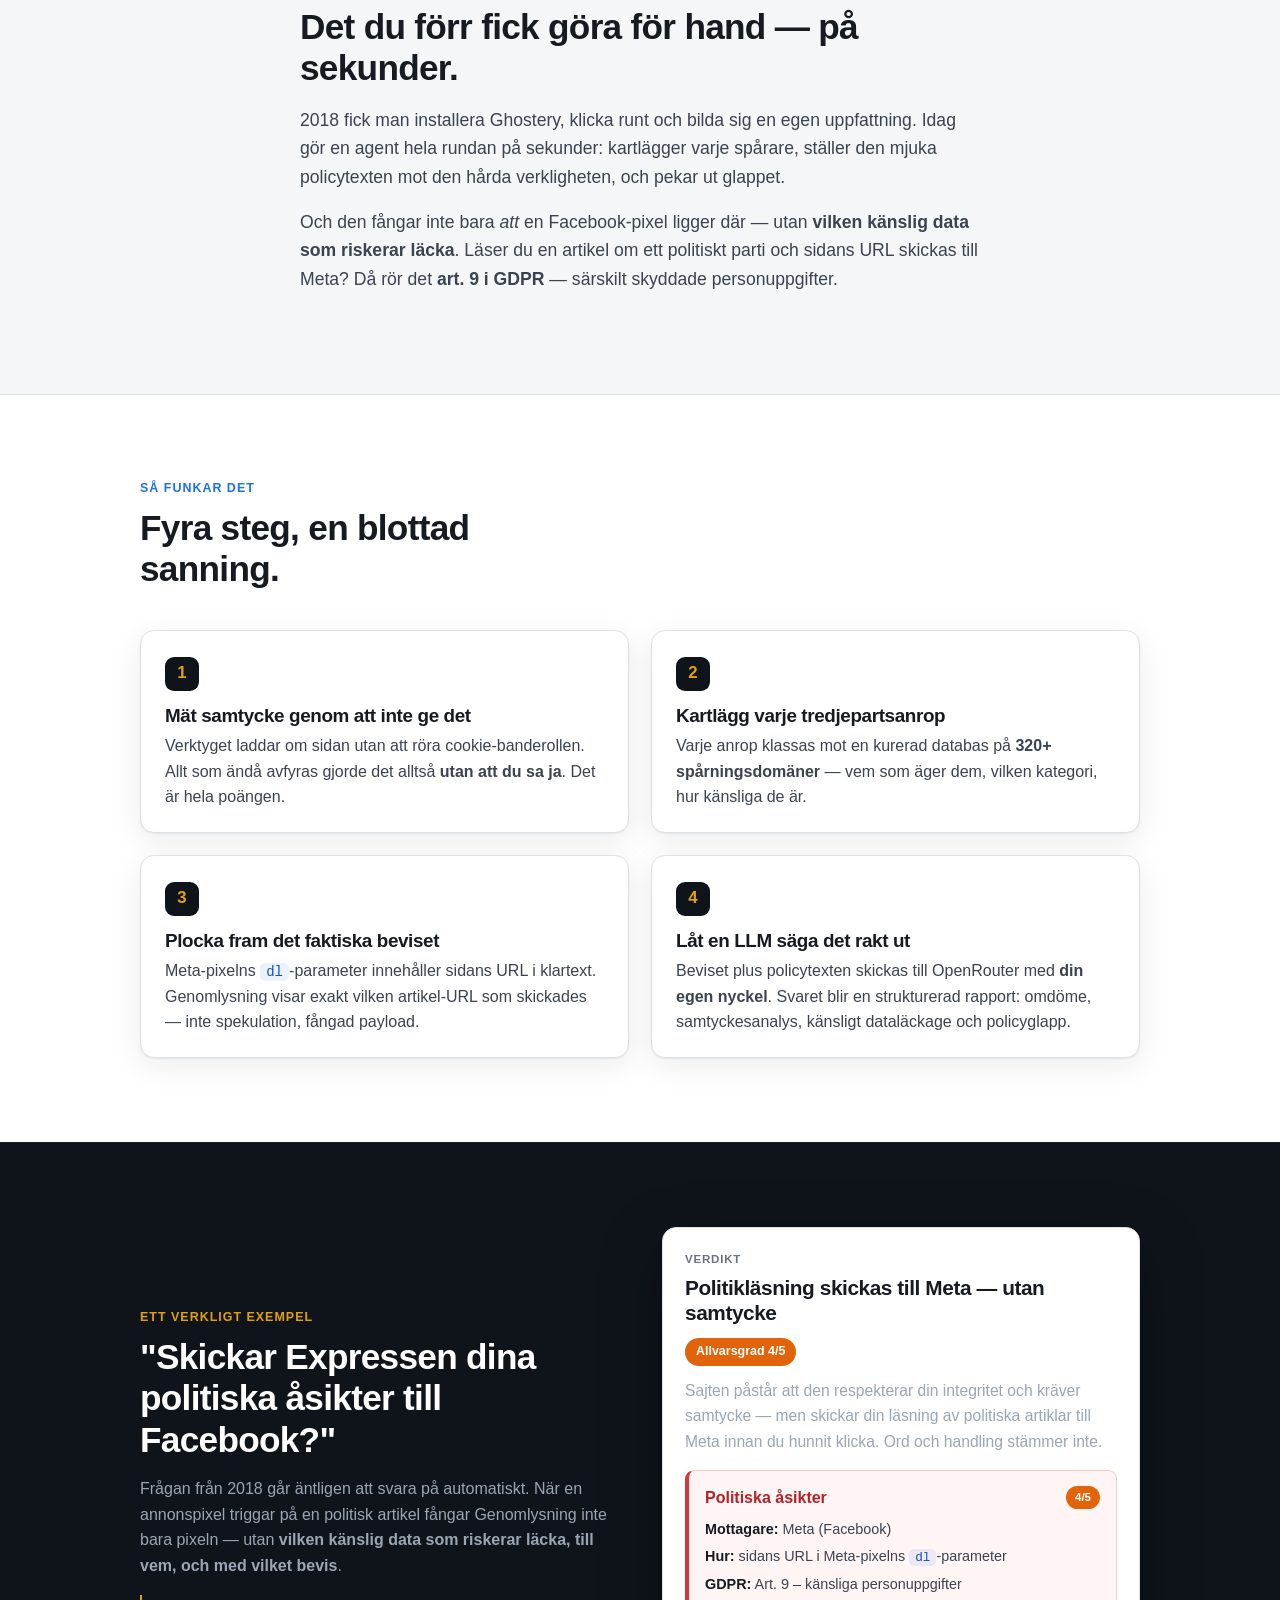
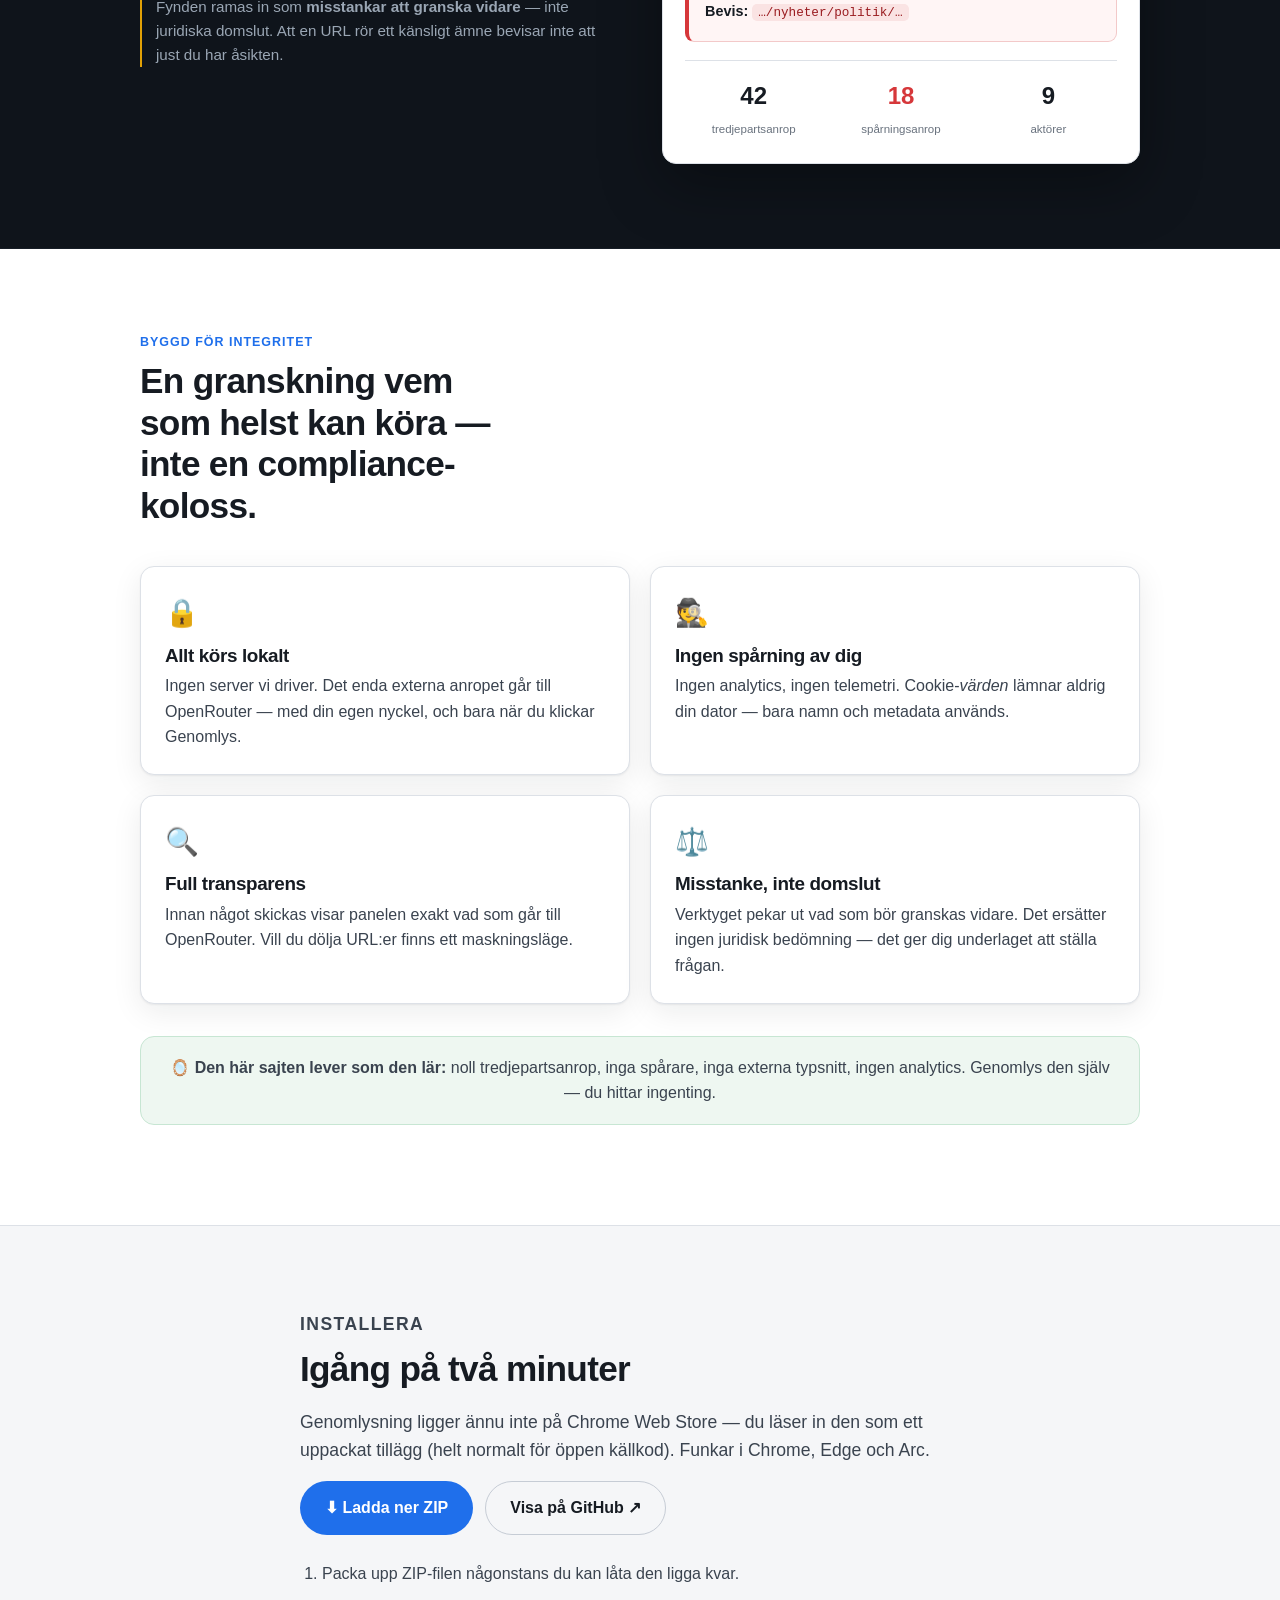
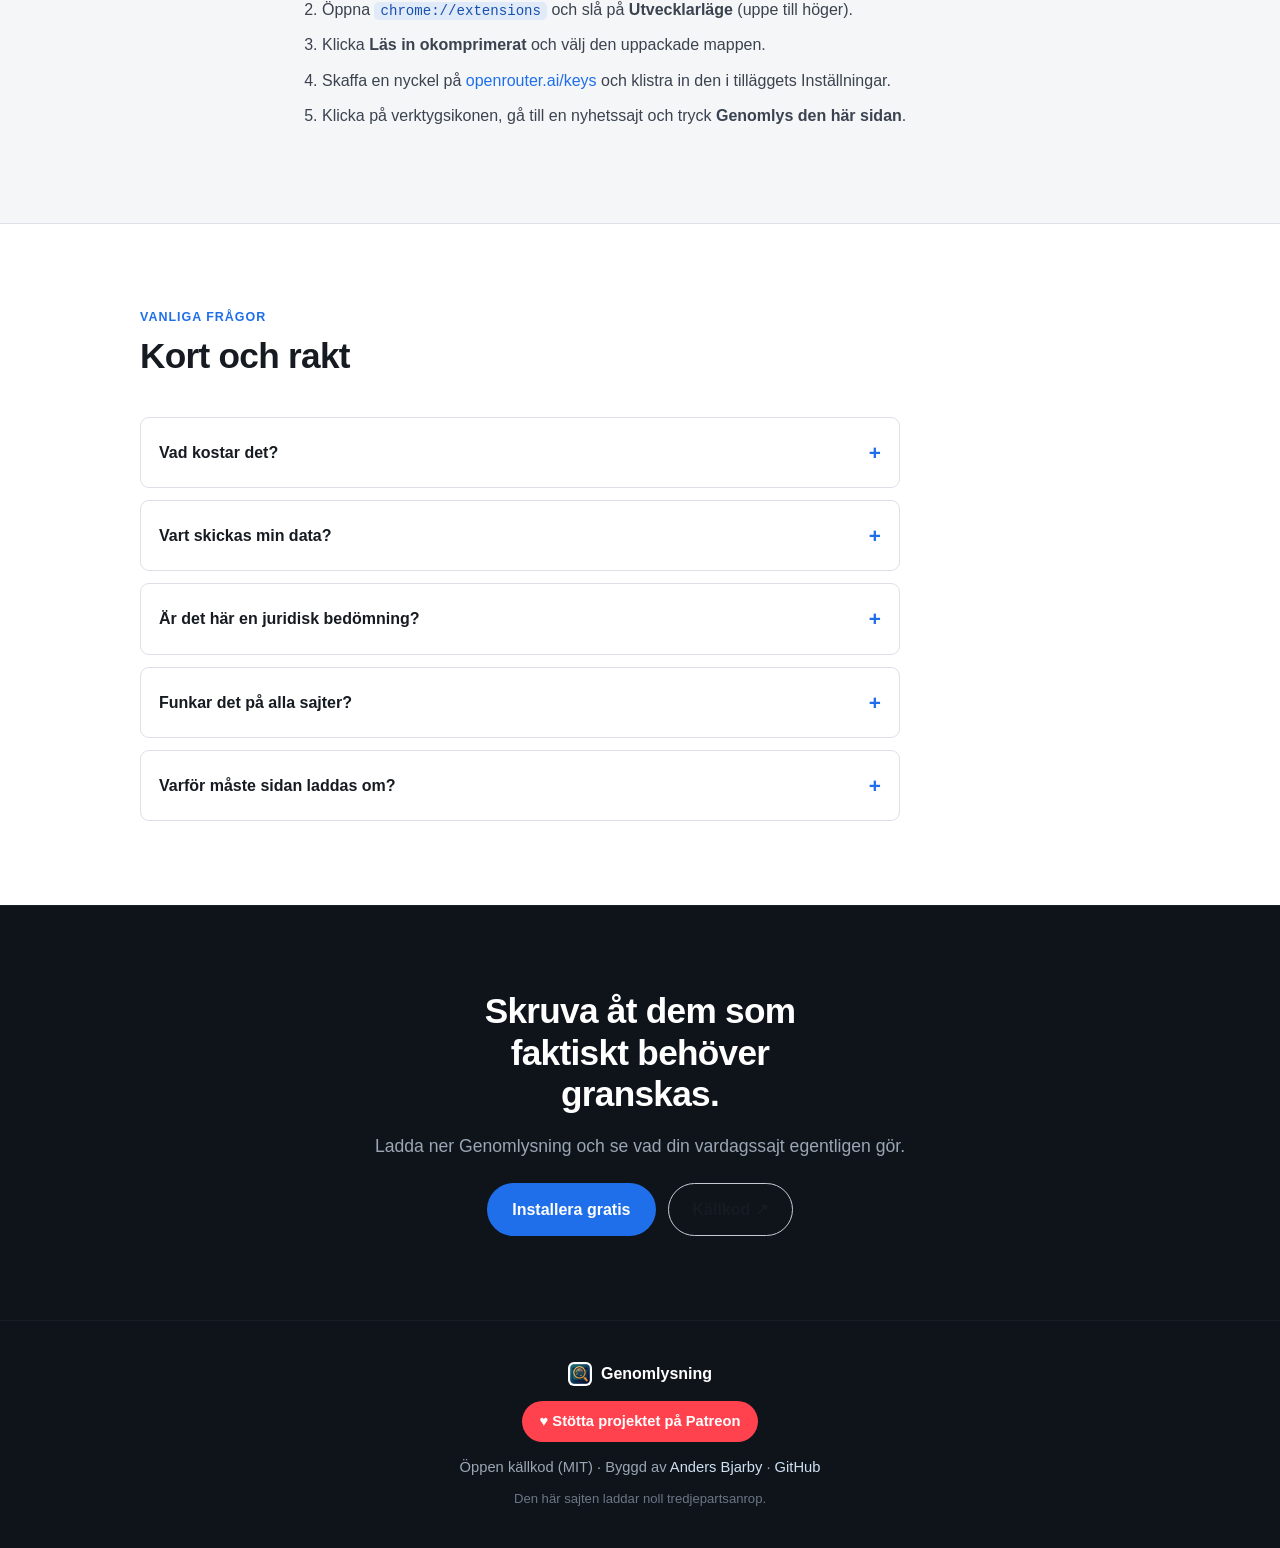
==== commit cf936650: "Bädda in demovideo på produktsajten - Ny "Se den i aktion"-sektion (mörk band) direkt under hero med" ====
--- a/site/index.html
+++ b/site/index.html
@@ -27,6 +27,7 @@
       <span class="brand-name">Genomlysning</span>
     </a>
     <nav class="site-nav" aria-label="Huvudmeny">
+      <a href="#demo">Demo</a>
       <a href="#sa-funkar">Så funkar det</a>
       <a href="#exempel">Exempel</a>
       <a href="#integritet">Integritet</a>
@@ -58,6 +59,21 @@
       <div class="hero-visual" aria-hidden="true">
         <img src="genomlysning-512.png" alt="" width="300" height="300" class="hero-logo" />
         <div class="hero-glow"></div>
+      </div>
+    </section>
+
+    <!-- ── DEMO ─────────────────────────────────────────────────────── -->
+    <section id="demo" class="band band-dark demo">
+      <div class="band-inner center">
+        <p class="eyebrow">Se den i aktion</p>
+        <h2>En minut: från cookie-ruta till blottad sanning.</h2>
+        <div class="video-wrap">
+          <video controls preload="none" poster="genomlysning-demo-poster.jpg" playsinline>
+            <source src="w_genomlysaren.mp4" type="video/mp4" />
+            Din webbläsare kan inte spela upp videon.
+            <a href="w_genomlysaren.mp4">Ladda ner den</a> i stället.
+          </video>
+        </div>
       </div>
     </section>
 
--- a/site/styles.css
+++ b/site/styles.css
@@ -136,6 +136,19 @@
   filter: blur(10px); z-index: 0;
 }
 
+/* ── Demo ─────────────────────────────────────────────────────────────── */
+.demo .video-wrap {
+  max-width: 880px;
+  margin: 26px auto 0;
+  border-radius: var(--radius);
+  overflow: hidden;
+  box-shadow: var(--shadow-lg);
+  border: 1px solid rgba(255, 255, 255, 0.08);
+  background: #000;
+  aspect-ratio: 16 / 9;
+}
+.demo .video-wrap video { display: block; width: 100%; height: 100%; }
+
 /* ── Sections & bands ─────────────────────────────────────────────────── */
 .section { max-width: var(--maxw); margin: 0 auto; padding: clamp(48px, 7vw, 84px) clamp(16px, 4vw, 40px); }
 .section-head { max-width: 40ch; margin-bottom: 40px; }
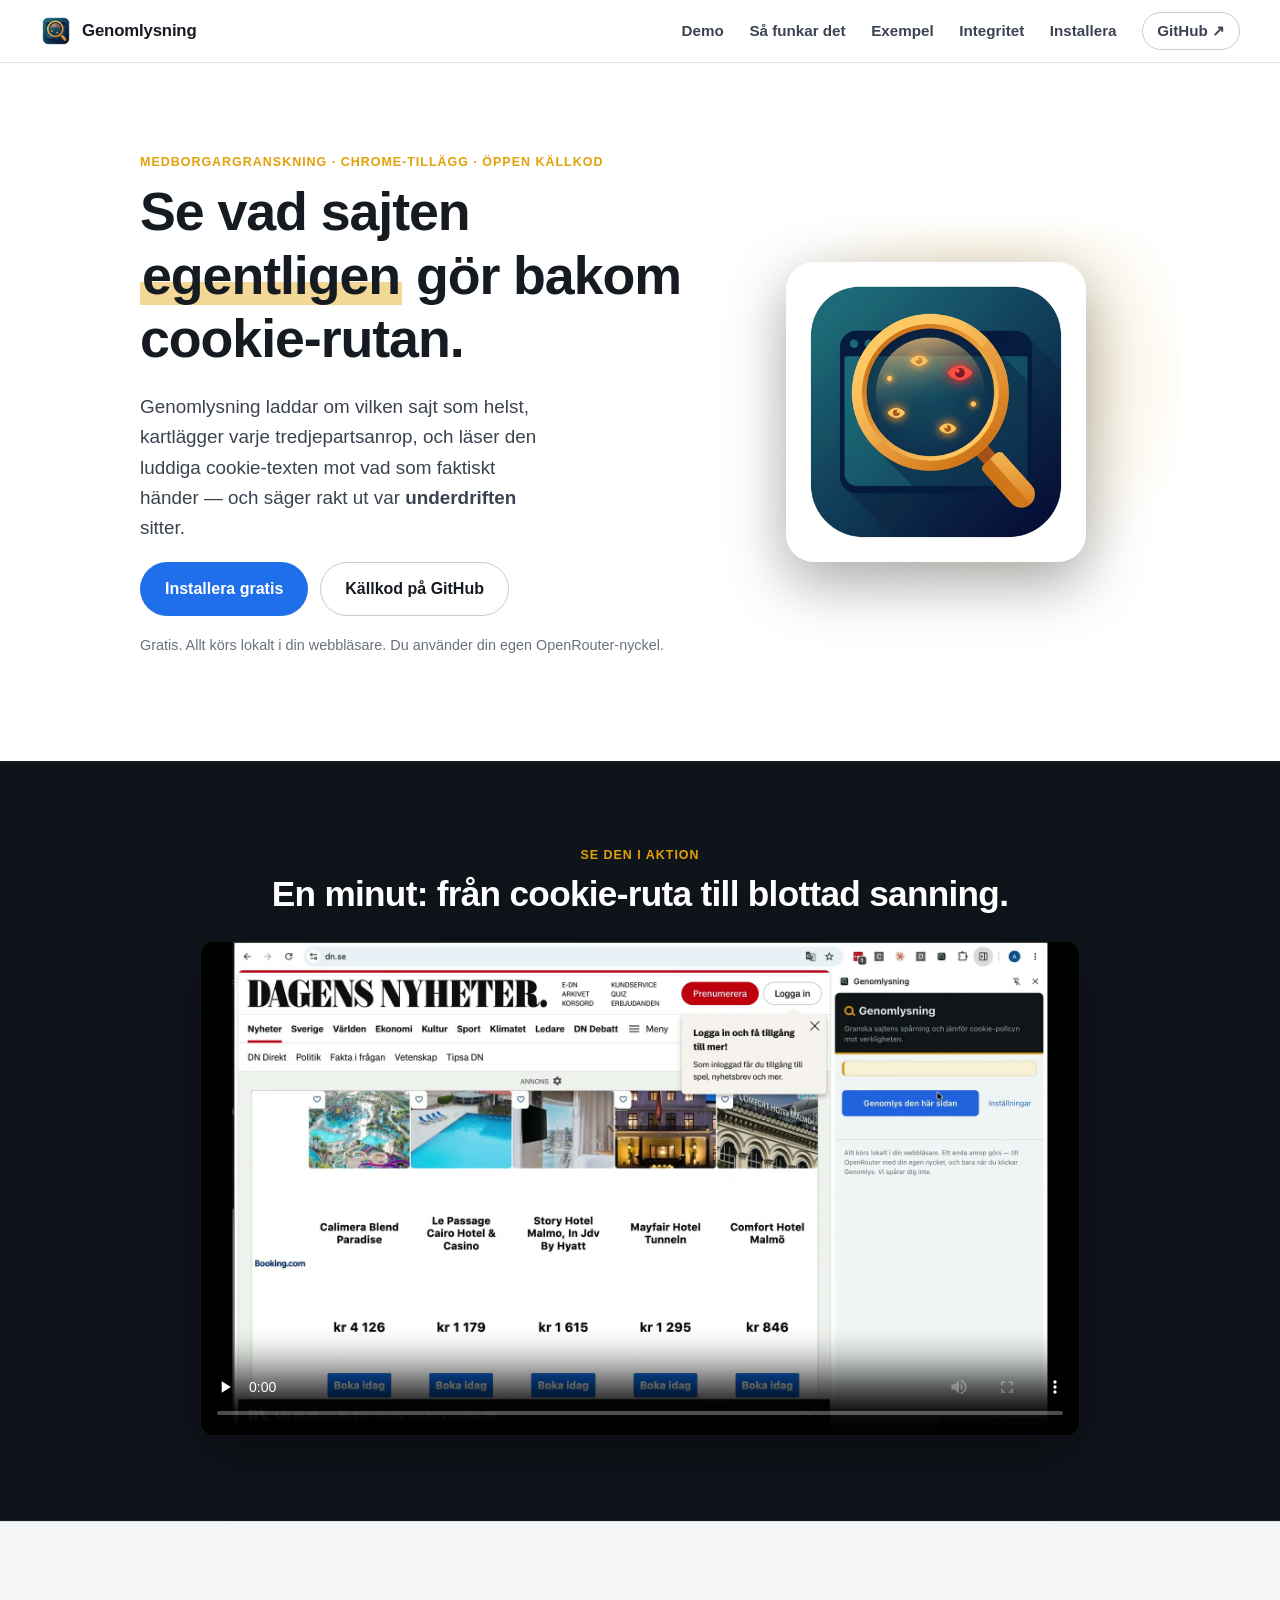
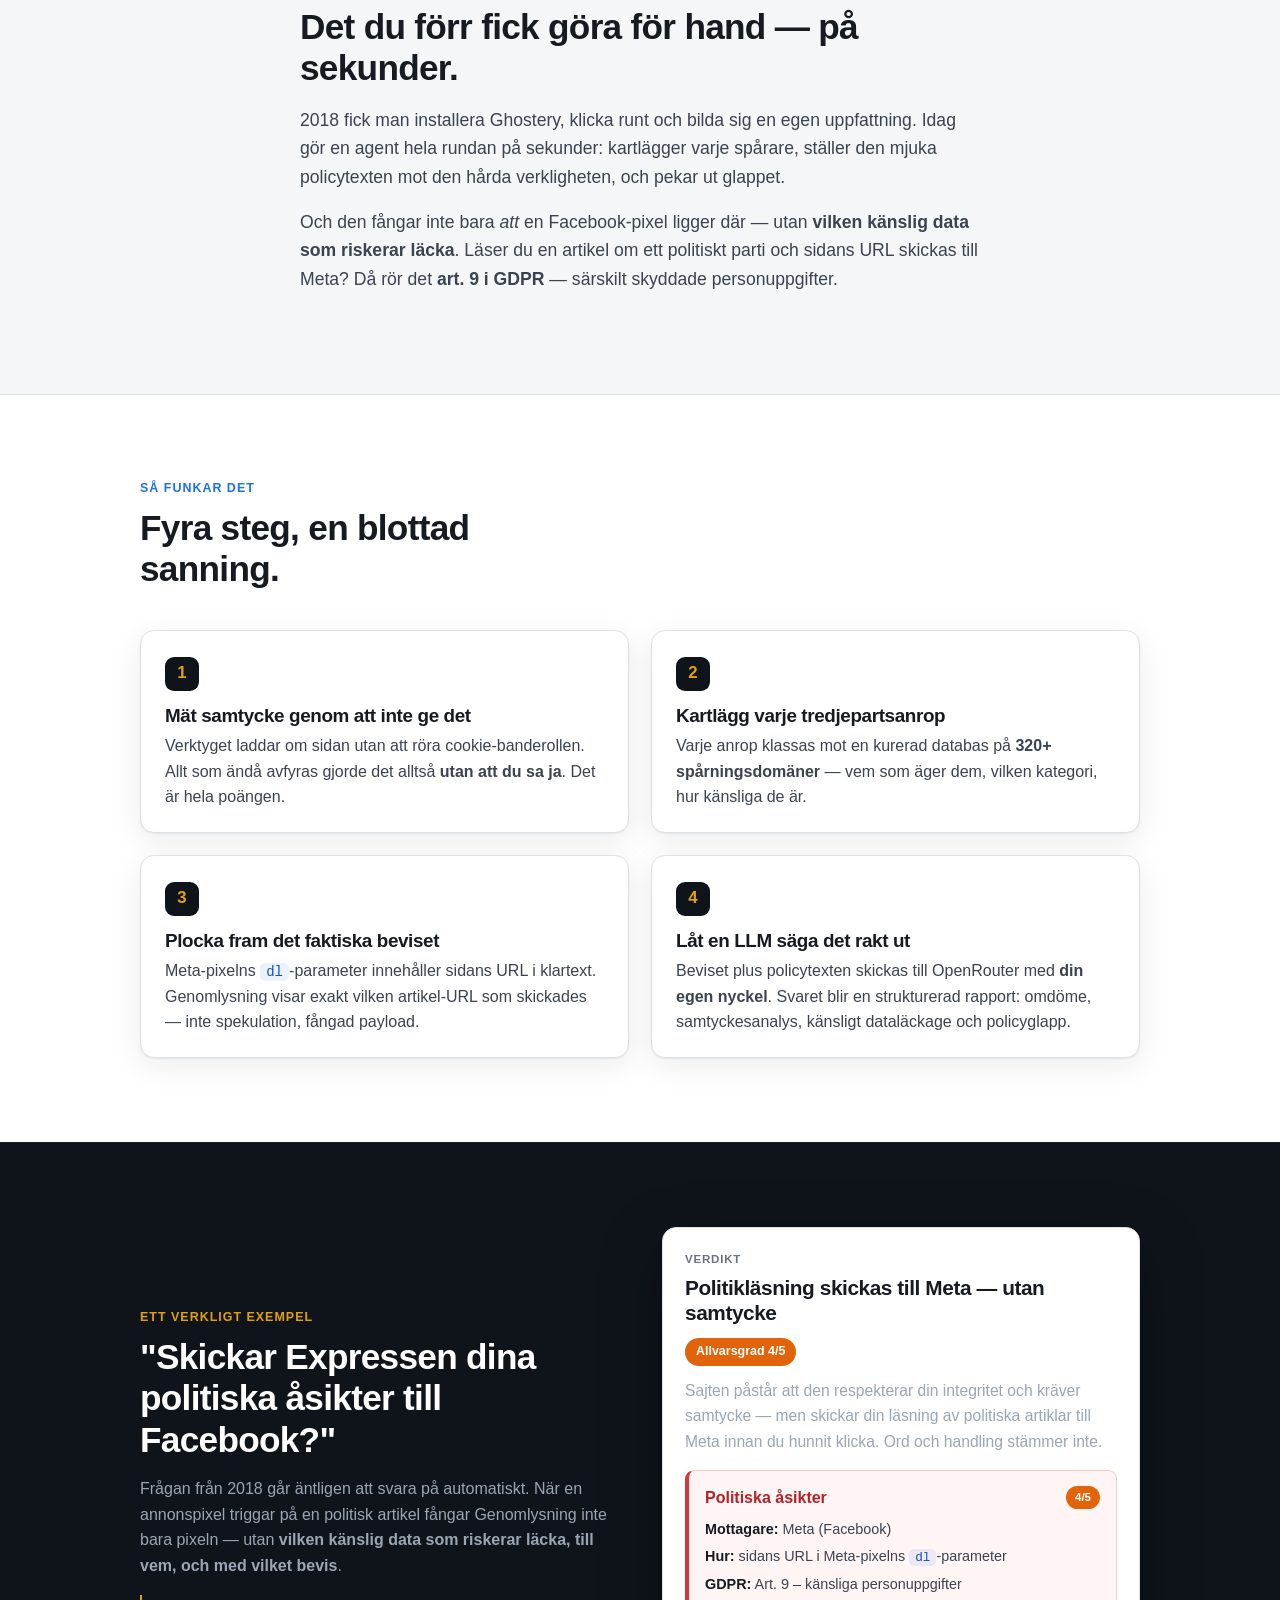
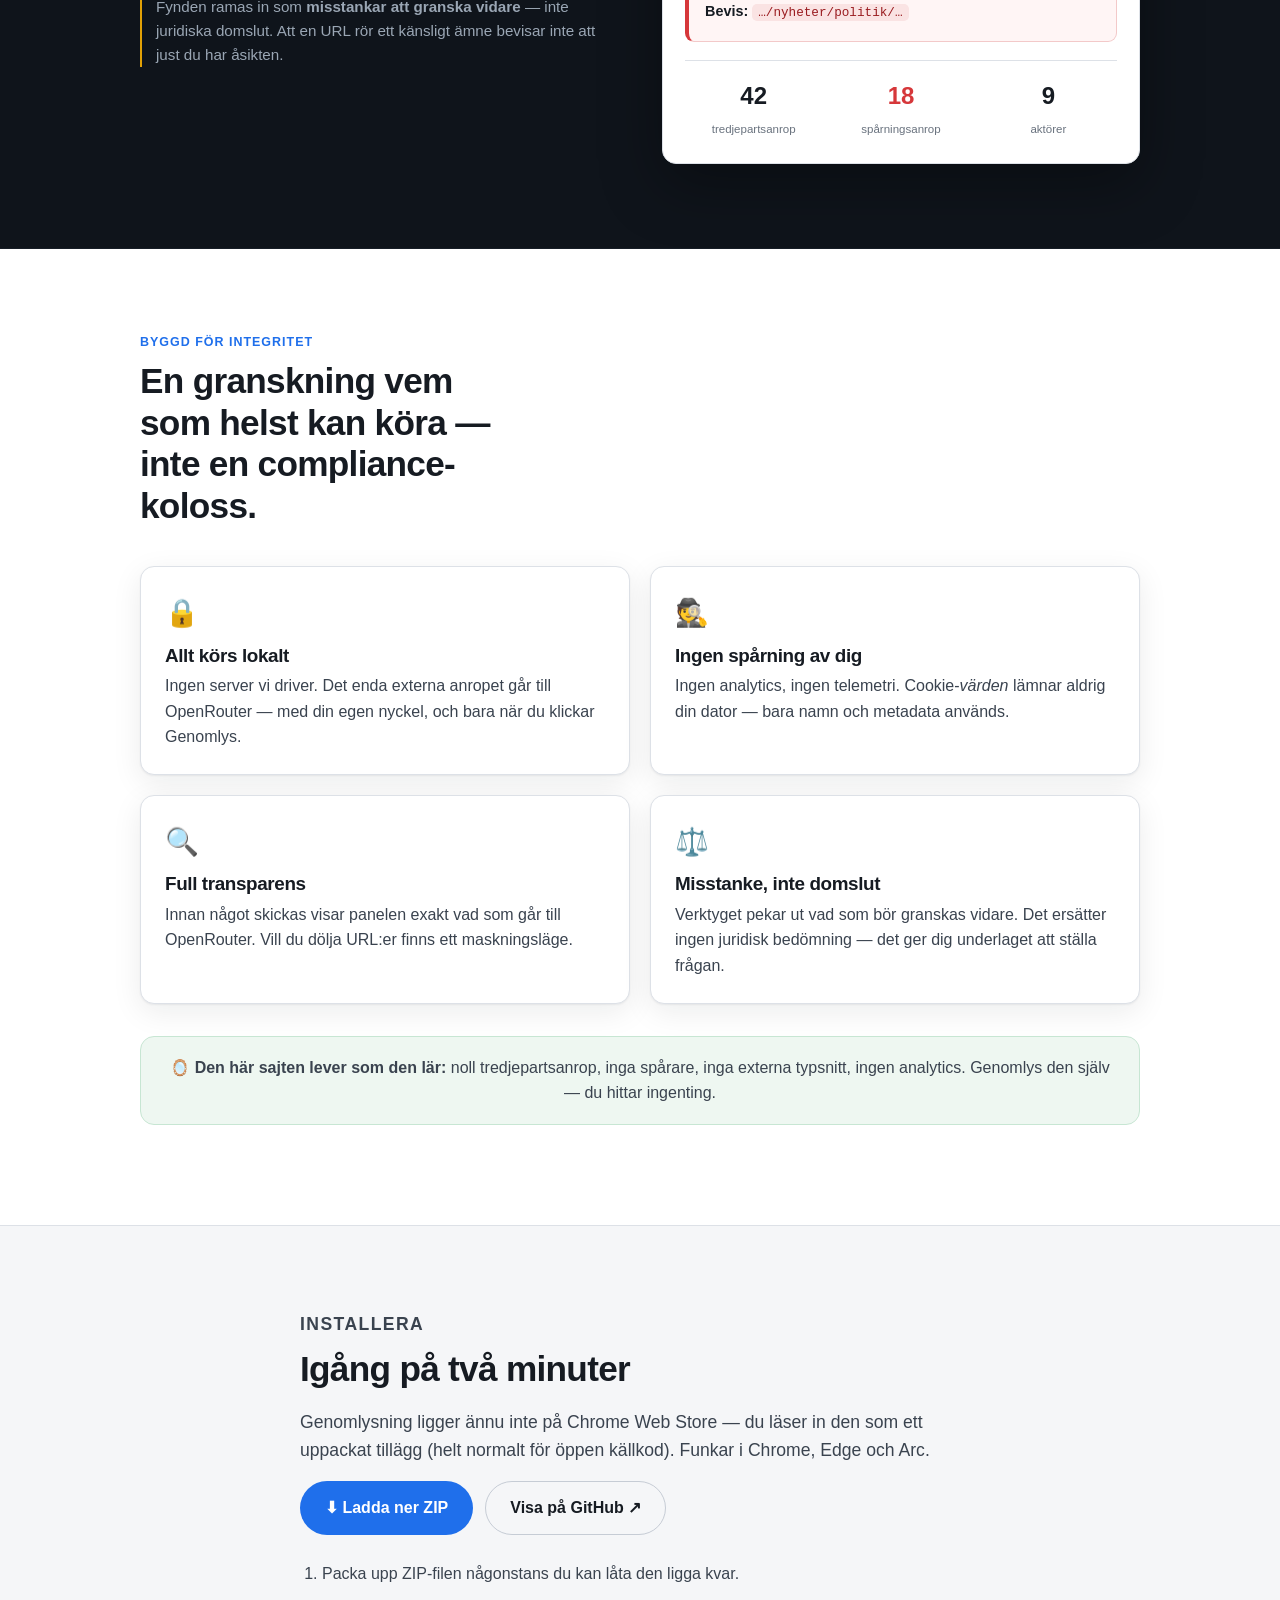
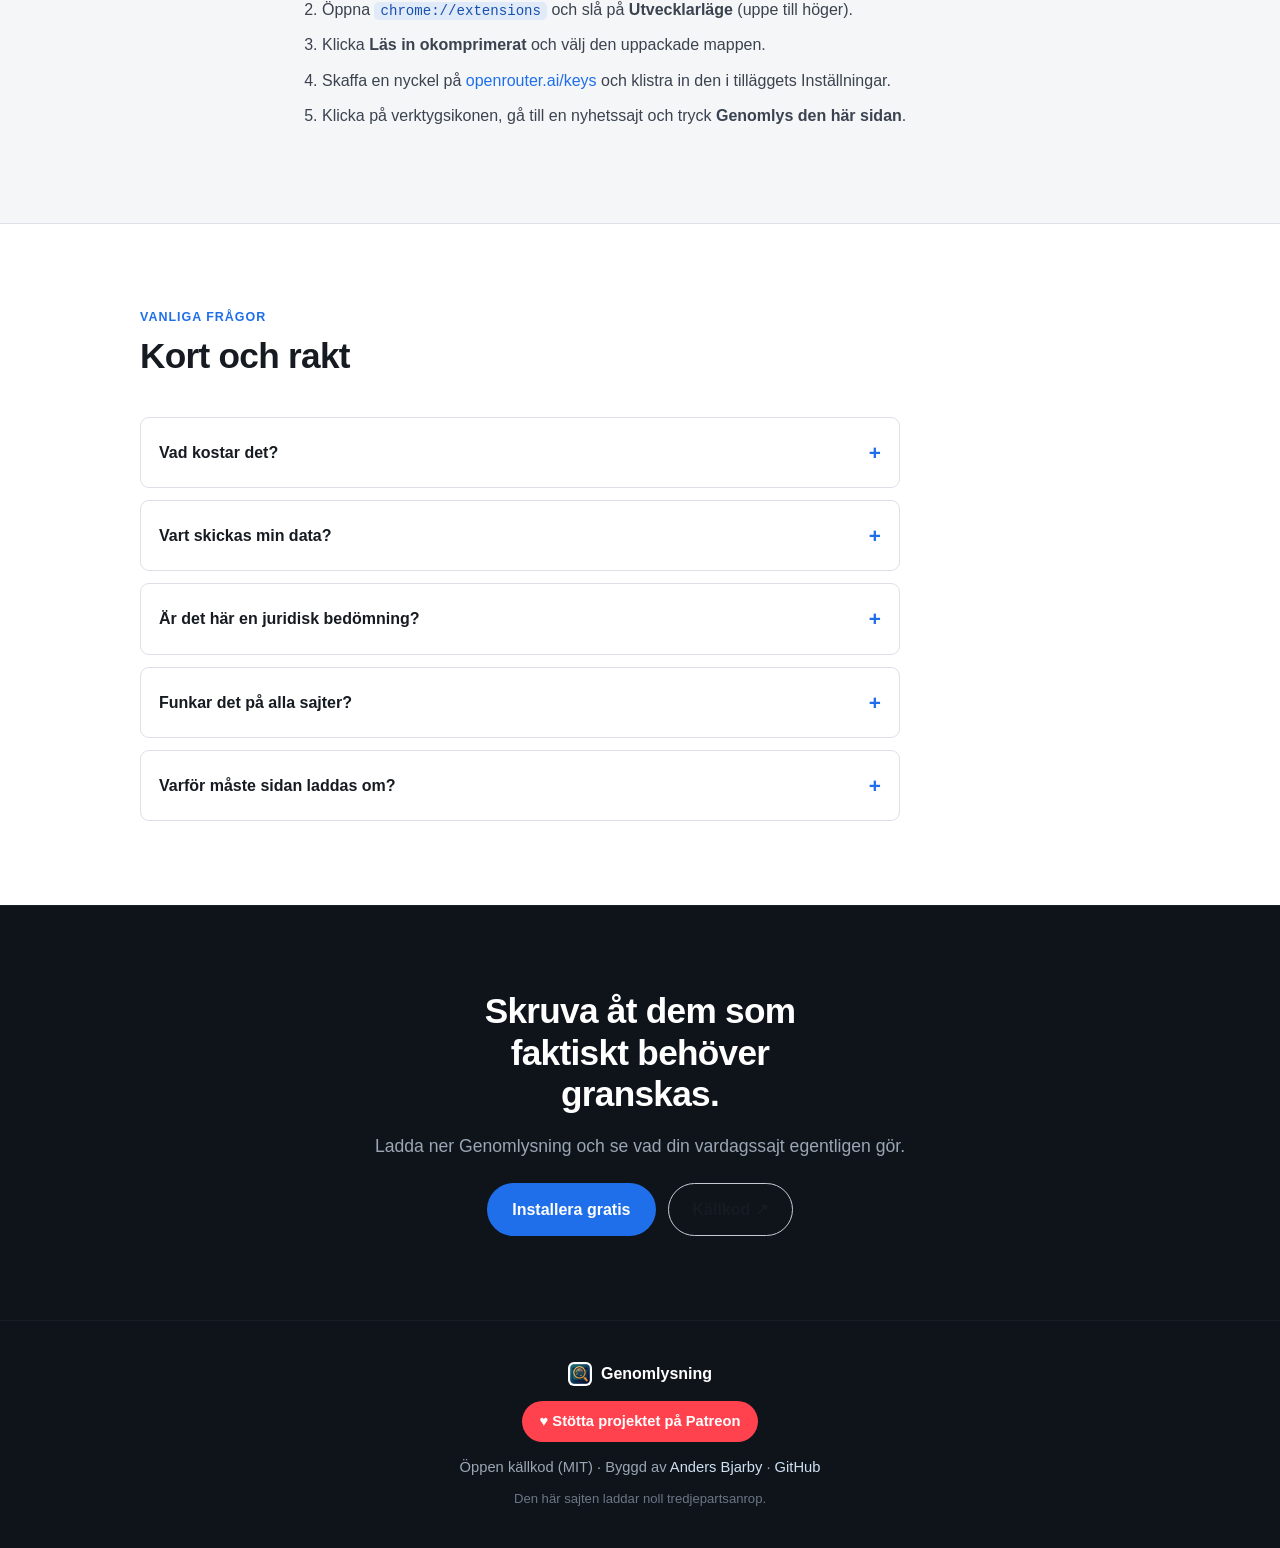
==== commit 0c628bb3: "Lägg till OG-bild för sociala delningar - og.png (1200×630, renderad från tools/og-template.html i 2" ====
--- a/site/index.html
+++ b/site/index.html
@@ -12,9 +12,13 @@
   <meta property="og:type" content="website" />
   <meta property="og:title" content="Genomlysning – granska sajters spårning på sekunder" />
   <meta property="og:description" content="Kartlägg varje tredjepartsanrop, läs cookie-policyn mot verkligheten, och se var underdriften sitter. Allt lokalt, din egen nyckel, öppen källkod." />
-  <meta property="og:image" content="genomlysning-512.png" />
+  <meta property="og:image" content="https://genomlysning.bjarby.com/og.png" />
+  <meta property="og:image:width" content="1200" />
+  <meta property="og:image:height" content="630" />
+  <meta property="og:image:alt" content="Genomlysning – se vad sajten egentligen gör bakom cookie-rutan." />
   <meta property="og:url" content="https://genomlysning.bjarby.com/" />
-  <meta name="twitter:card" content="summary" />
+  <meta name="twitter:card" content="summary_large_image" />
+  <meta name="twitter:image" content="https://genomlysning.bjarby.com/og.png" />
 
   <link rel="stylesheet" href="styles.css" />
 </head>
